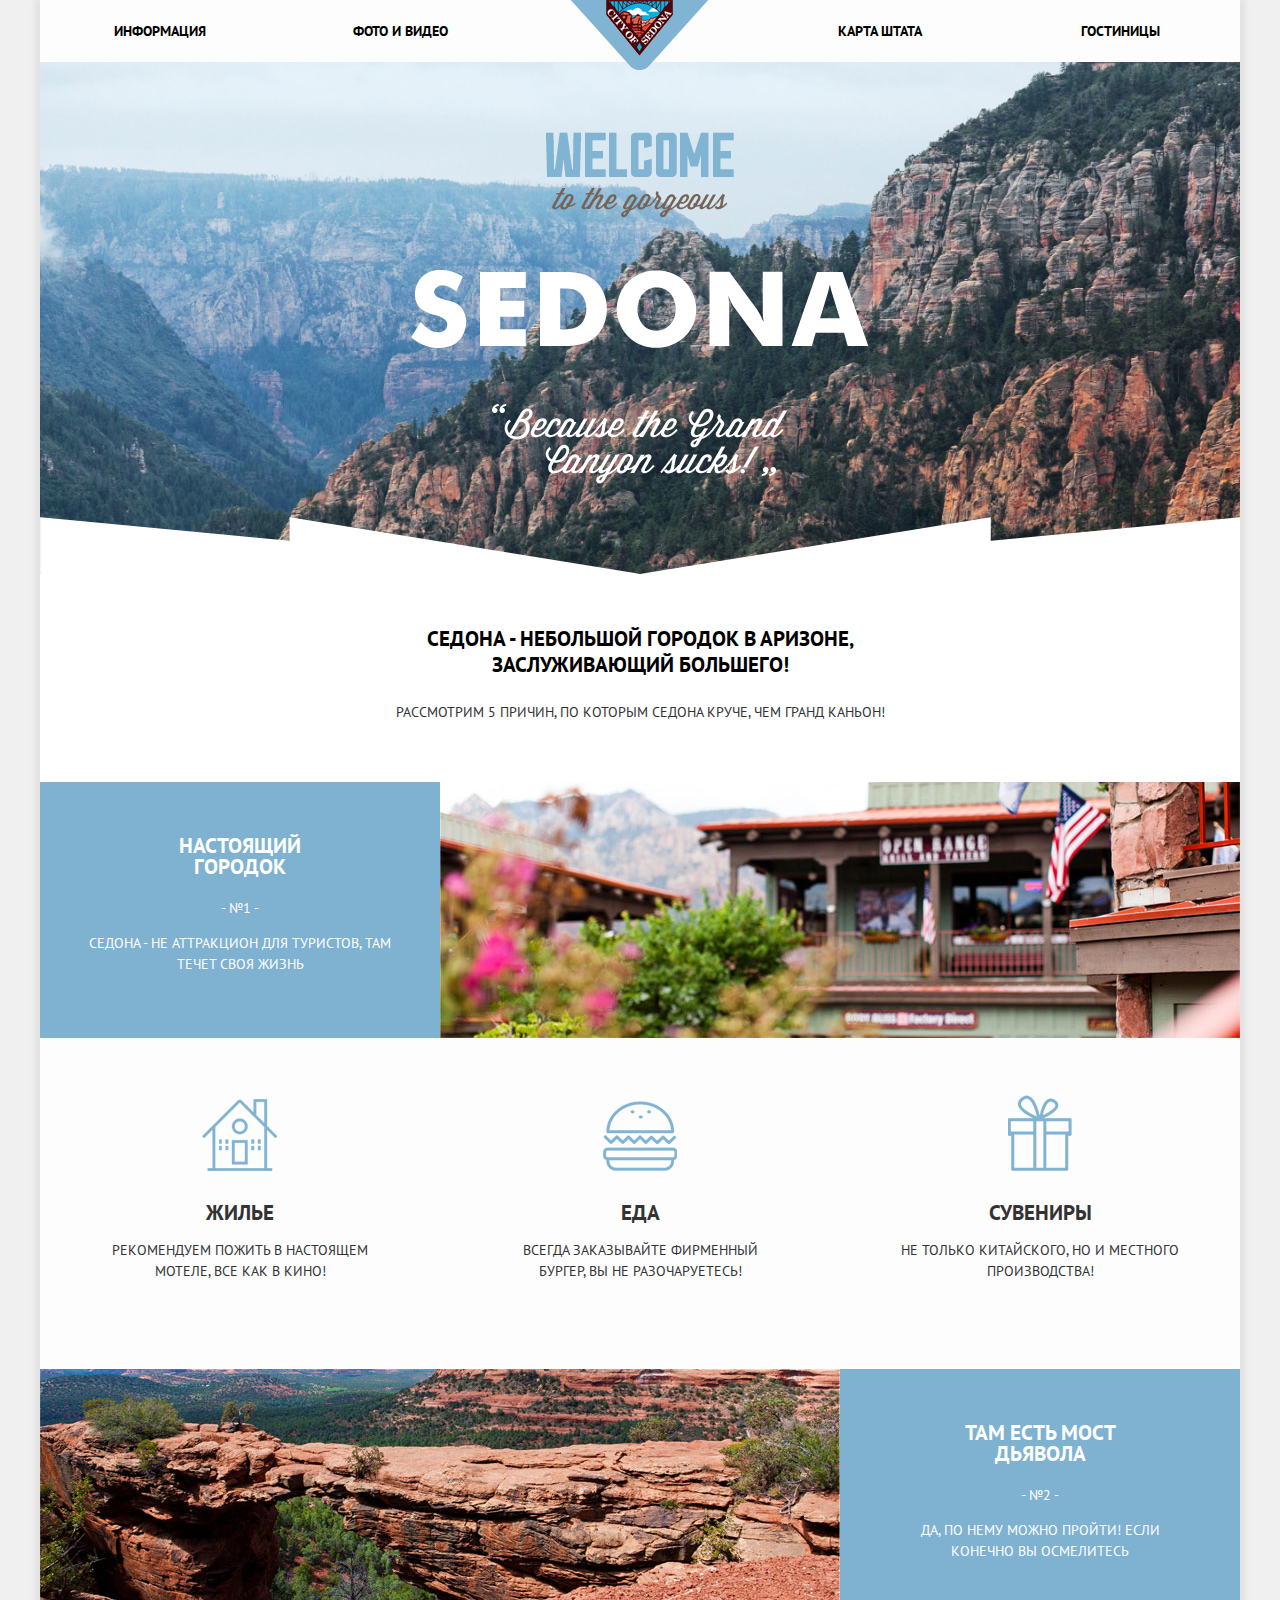
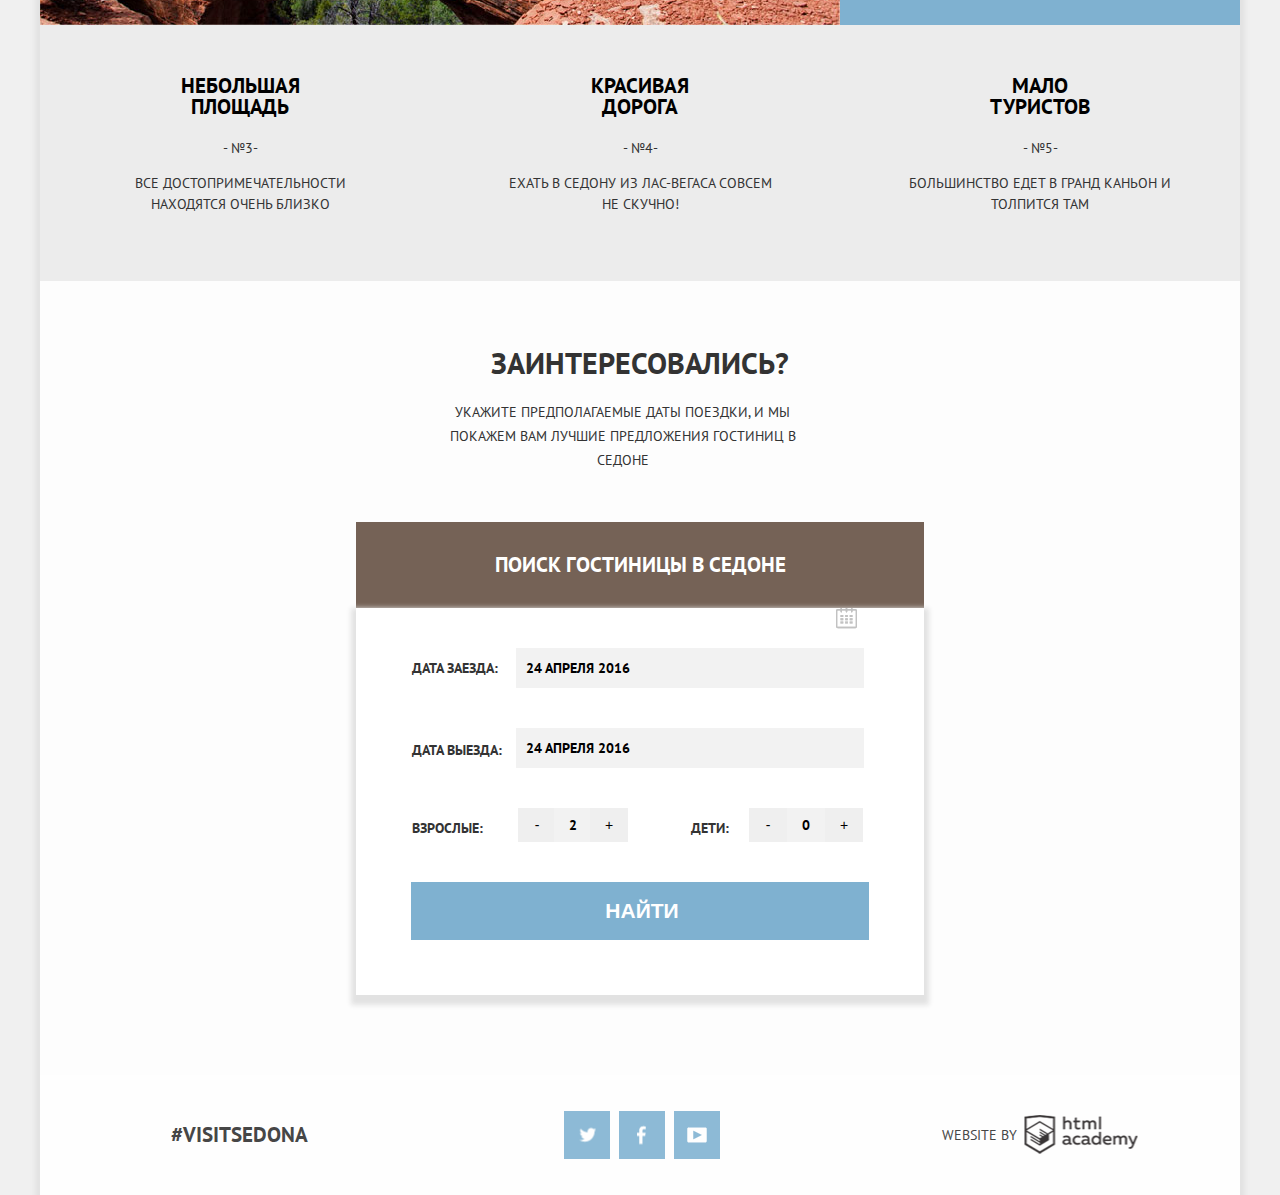
==== index.html @ 197d87be "fix" ====
<!DOCTYPE html>
<html lang="ru">

<head>
    <meta charset="UTF-8">
    <title>Document</title>
    <link rel="stylesheet" href="css/normalize.css">
    <link href="https://fonts.googleapis.com/css?family=PT+Sans:400,700&amp;subset=cyrillic,cyrillic-ext" rel="stylesheet">
    <link rel="stylesheet" href="css/style.css">
</head>

<body>
    <div class="wrapper">
        <!--main-header start-->
        <header class="main-header">
            <nav>
                <ul class="clearfix">
                    <li><a href="#">Информация</a></li>
                    <li><a href="#">Фото и видео</a></li>
                    <li><a href="#">Карта штата</a></li>
                    <li><a href="#">Гостиницы</a></li>
                </ul>
            </nav>
            <div class="logo">
                <img src="img/logo-sedona.png" alt="логотип" height="70" width="138">
            </div>
        </header>
        <!--main-header end-->
        <!--intro start-->
        <div class="intro">
            <img src="img/Welcome.png" alt="приветствие" height="352" width="458">
        </div>
        <!--intro end-->
        <!--mainpage-content start-->
        <div class="main-page-content">
            <div class="about-sedona-wrapper">
                <h3 class="about-sedona">седона - небольшой городок в аризоне, заслуживающий большего!</h3>
                <p class="features-title">рассмотрим 5 причин, по которым седона круче, чем гранд каньон!</p>
            </div>
            <!--cause start-->
            <div class="cause">
                <div class="desription">
                    <div class="arround-picture">
                        <h3>настоящий городок</h3>
                        <div class="number">- №1 -</div>
                        <p>Седона - не аттракцион для туристов, там течет своя жизнь </p>
                    </div>
                </div>
                <div class="img-wrapper"><img src="img/town.jpg" alt="кусочек города" height="256" width="800"></div>
            </div>
            <!--cause end-->
            <!--advantages start-->
            <div class="advantages">
                <div class="advantages-item">
                    <div class="inner-wrapper"><b>жилье</b>
                        <p>Рекомендуем пожить в настоящем мотеле, все как в кино! </p>
                    </div>
                </div>
                <div class="advantages-item">
                    <div class="inner-wrapper"><b>еда</b>
                        <p>Всегда заказывайте фирменный бургер, вы не разочаруетесь!</p>
                    </div>
                </div>
                <div class="advantages-item">
                    <div class="inner-wrapper"><b>сувениры</b>
                        <p>Не только китайского, но и местного производства!</p>
                    </div>
                </div>
            </div>
            <!--advantages end-->
            <!--cause start-->
            <div class="cause">
                <div class="img-wrapper"><img src="img/diablo-most.jpg" alt="мост дьявола" height="256" width="800"></div>
                <div class="desription">
                    <div class="arround-picture">
                        <h3>там есть мост дьявола</h3>
                        <div class="number">- №2 -</div>
                        <p>Да, по нему можно пройти! Если конечно вы осмелитесь</p>
                    </div>
                </div>
            </div>
            <!--cause end-->
            <!--advantages start-->
            <div class="advantages">
                <div class="cause №">
                    <div class="inner-cause-wrapper">
                        <h3>небольшая площадь</h3>
                        <div class="number-3">- №3-</div>
                        <p>Все достопримечательности находятся очень близко </p>
                    </div>
                </div>
                <div class="cause №">
                    <div class="inner-cause-wrapper">
                        <h3>красивая дорога</h3>
                        <div class="number-3">- №4-</div>
                        <p>Ехать в седону из Лас-вегаса совсем не скучно!</p>
                    </div>
                </div>
                <div class="cause №">
                    <div class="inner-cause-wrapper">
                        <h3>мало туристов</h3>
                        <div class="number-3">- №5-</div>
                        <p>Большинство едет в гранд каньон и толпится там</p>
                    </div>
                </div>
            </div>
            <!--advantages end-->
            <div class="pre-form-message">
                <h2>Заинтересовались?</h2>
                <p>Укажите предполагаемые даты поездки, и мы покажем вам лучшие предложения гостиниц в седоне</p>
            </div>
        </div>
        <div class="form-title">
            <h3>Поиск гостиницы в седоне</h3>
        </div>

        <form action="#" method="post" class="clearfix">
            <div class="form-row">
                <label for="arrival">дата заезда:</label>
                <input type="text" name="arrival" id="arrival" placeholder="24 апреля 2016">
            </div>
            <div class="form-row">
                <label for="departure">дата выезда:</label>
                <input type="text" name="departure" id="departure"  placeholder="24 апреля 2016">
            </div>
            <div class="form-row ">
                <div class="form-col">
                    <label for="parents">взрослые:</label>
                    <div class="number-parents">
                        <button type="button" class="number-btn">-</button>
                        <input type="text" id="parents" placeholder="2">
                        <button type="button" class="number-btn">+</button>
                    </div>
                </div>
                <div class="form-col">
                    <label for="parents">дети:</label>
                    <div class="number-child">
                        <button type="button" class="number-btn">-</button>
                        <input type="text" id="parents" placeholder="0">
                        <button type="button" class="number-btn">+</button>
                    </div>
                </div>
            </div>
            <input type="submit" value="найти">
        </form>
        <iframe src="https://www.google.com/maps/embed?pb=!1m14!1m12!1m3!1d418844.0586697925!2d-110.81793189905417!3d34.90094802861713!2m3!1f0!2f0!3f0!3m2!1i1024!2i768!4f13.1!5e0!3m2!1sru!2sru!4v1478541009353" frameborder="0" style="border:0" allowfullscreen></iframe>
        <!--mainpage-content end-->
        <!--footer start-->
        <footer>
            <div class="footer-hashtag">
                <p>#visitsedona</p>
            </div>
            <div class="footer-social">
                <a class="social-btn social-btn-tw" href="#">Твиттер</a>
                <a class="social-btn social-btn-fb" href="#">Фейсбук</a>
                <a class="social-btn social-btn-yb" href="#">Ютюб</a>
            </div>
            <div class="footer-copyright">
                <p>website by</p>
                <a class="btn" href="https://htmlacademy.ru">academy</a>
            </div>
        </footer>
        <!--footer end-->
    </div>
</body>

</html>
---- css/style.css ----
body {
    font-family: "PT Sans", "Arial", sans-serif;
    font-size: 14px;
    line-height: 21px;
    color: #333333;
    font-weight: normal;
    background-color: #F0F0F0;
    text-transform: uppercase;
}

.wrapper {
    max-width: 1200px;
    min-width: 768px;
    margin: auto;
    background-color: #FDFDFD;
    box-shadow: 0px 5px 5px 5px #E2E2E2;
    position: relative
}

h2 {
    font-family: "PT Sans", sans-serif;
    font-size: 30px;
    line-height: 24px;
    font-weight: normal;
}

h3 {
    font-family: "PT Sans", sans-serif;
    font-weight: bold;
    font-size: 21px;
    line-height: 26px;
    color: #000000
}

.clearfix:after {
    display: table;
    content: "";
    clear: both;
}

header {
    position: relative;
}

ul {
    margin: 0;
    padding: 0
}

nav li {
    float: left;
    width: 20%;
    list-style: none;
    text-align: center;
    padding: 18px 0;
}

nav li a {
    text-decoration: none;
    color: black;
    font-weight: bold;
    line-height: 26px;
}

nav li:nth-child(3) {
    margin-left: 20%;
}

.logo {
    width: 138px;
    height: 70px;
    position: absolute;
    top: 0;
    bottom: 0;
    left: 0;
    right: 0;
    margin-left: auto;
    margin-right: auto;
    z-index: 100
}

.intro {
    height: 512px;
    position: relative;
    width: 100%;
    background-image: url(../img/mountains.jpg);
    background-size: cover;
    background-position: 0px -100px;
    background-repeat: no-repeat;
    position: relative;
}

.intro::after {
    content: "";
    position: absolute;
    width: 100%;
    min-width: 768px;
    height: 57px;
    background-image: url(../img/tooth.png);
    background-position: bottom;
    background-color: transparent;
    background-size: contain;
    background-repeat: no-repeat;
    display: block;
    top: 100%;
    margin-top: -57px;
    z-index: 400;
}

nav li a:hover {
    color: #81B3D2;
}

nav li a:active {
    color: #B2B2B2;
}

.intro img {
    position: absolute;
    top: 70px;
    bottom: 0;
    left: 0;
    right: 0;
    margin-left: auto;
    margin-right: auto;
}

.main-page-content .about-sedona {
    text-align: center;
    padding-top: 61px;
    font-size: 21px;
    width: 440px;
    margin-left: auto;
    margin-right: auto;
}

.main-page-content .features-title {
    text-align: center;
    line-height: 26px;
}

.about-sedona-wrapper {
    height: 217px;
    margin-top: -30px;
    background-color: white;
}

.cause {
    font-size: 0px;
    height: 256px;
    background-color: #7FB1D0
}

.desription {
    display: inline-block;
    width: 33.333333%;
    min-height: 256px;
    vertical-align: top;
    font-size: 14px;
    text-align: center;
    background-color: #7FB1D0
}

.arround-picture {
    max-width: 302px;
    color: #ffffff;
    margin: auto
}

.arround-picture h3 {
    color: #ffffff;
    width: 151px;
    line-height: 21px;
    margin-left: auto;
    margin-right: auto;
    margin-top: 53px;
}

.advantages {
    font-size: 0;
    height: 331px;
}

.advantages-item {
    display: inline-block;
    width: 33.333333%;
    font-size: 14px;
    text-align: center;
    vertical-align: top;
    position: relative;
    margin-top: 164px;
}

.advantages-item:first-of-type::before {
    content: "";
    position: absolute;
    background-image: url(../img/house.png);
    width: 75px;
    height: 72px;
    bottom: 125px;
    right: 50%;
    margin-right: -37px;
}

.inner-wrapper {
    max-width: 285px;
    margin-left: auto;
    margin-right: auto;
}

.advantages-item:nth-of-type(2)::before {
    content: "";
    position: absolute;
    background-image: url(../img/hamburger.png);
    width: 74px;
    height: 70px;
    bottom: 125px;
    right: 50%;
    margin-right: -37px;
}

.advantages-item:last-of-type::before {
    content: "";
    position: absolute;
    background-image: url(../img/present.png);
    width: 64px;
    height: 76px;
    bottom: 125px;
    right: 50%;
    margin-right: -32px;
}

.advantages-item b {
    font-family: "PT Sans", sans-serif;
    font-weight: bold;
    font-size: 21px;
}

.img-wrapper {
    display: inline-block;
    width: 66.666666%;
    vertical-align: top;
}

.img-wrapper img {
    max-width: 100%;
    width: auto;
}

.№ {
    font-size: 14px;
    display: inline-block;
    width: 33.333333%;
    height: 256px;
    text-align: center;
    vertical-align: top;
    background-color: #ECECEC;
    margin-top: 0;
}

.inner-cause-wrapper {
    max-width: 265px;
    height: 142px;
    margin-left: auto;
    margin-right: auto;
}

.inner-cause-wrapper h3 {
    display: inline-block;
    vertical-align: top;
    line-height: 21px;
    margin-top: 50px;
    width: 145px;
}

.pre-form-message {
    width: 434px;
    margin-left: auto;
    margin-right: auto;
    margin-top: -30px;
}

.pre-form-message h2 {
    text-align: center;
    font-size: 30px;
    font-weight: bold
}

.pre-form-message p {
    text-align: center;
    width: 399px;
    line-height: 24px;
}

.form-title {
    text-align: center;
    width: 568px;
    height: 86px;
    margin-left: auto;
    margin-right: auto;
    background-color: #756256;
    margin-top: 50px;
}

.form-title h3 {
    color: white;
    padding-top: 30px;
    font-style: 21px;
}

footer {
    font-size: 0px;
    height: 120px;
    opacity: 0.9;
    z-index: 3;
    background-color: #fff;
    position: relative;
    margin-top: 80px;
}

[class^="footer-"] {
    display: inline-block;
    width: 33.3%;
    font-size: 14px;
    text-align: center;
    vertical-align: middle;
    margin-top: 20px
}

.footer-hashtag {
    font-size: 21px;
    font-weight: bold
}

.footer-social .social-btn {
    font-size: 0;
    display: inline-block;
    vertical-align: top;
    width: 46px;
    height: 48px;
    background-color: #81B3D2;
    position: relative;
    margin-left: 5px;
}

.footer-social .social-btn:hover {
    background-color: #669EC0;
}

.footer-social .social-btn:active {
    background-color: #5496BD;
}

.social-btn::before {
    content: "";
    position: absolute;
    background-image: url(../img/spritesheet.png);
    background-repeat: no-repeat;
    transform: translate(-50%, -50%);
    top: 50%;
    left: 50%;
}

.social-btn:active::before {
    opacity: 0.3
}

.social-btn-tw::before {
    width: 17px;
    height: 15px;
    background-position: -250px -83px;
}

.social-btn-fb::before {
    width: 10px;
    height: 19px;
    background-position: -252px -54px;
}

.social-btn-yb::before {
    width: 20px;
    height: 16px;
    background-position: -5px -5px;
}

.footer-copyright p {
    display: inline-block;
    vertical-align: top;
    margin-top: 30px;
}

.footer-copyright a {
    font-size: 0;
    display: inline-block;
    vertical-align: top;
    margin-top: 40px;
    position: relative;
    width: 115px;
    height: 40px;
    background-image: url(../img/spritesheet.png);
    background-repeat: no-repeat;
    background-position: -4px -69px;
    transform: translate(-50%, -50%);
    top: 0%;
    left: 60px;
}

.footer-copyright a:hover {
    background-position: -160px -5px;
}

.footer-copyright a:active {
    background-position: -127px -54px;
}

.main-footer {
    margin-top: 0;
    background-color: transparent;
}

form {
    width: 568px;
    margin-left: auto;
    margin-right: auto;
    box-shadow: 0px 5px 5px 5px #E2E2E2;
    background-color: #fff;
    position: relative;
    z-index: 2
}

iframe {
    width: 100%;
    min-width: 768px;
    max-width: 1200px;
    height: 582px;
    position: absolute;
    z-index: 1;
    top: 2184px;
    right: 0px;
}

form .form-row:first-of-type label {
    margin-top: 50px;
}

form .form-row:first-of-type input,
form .form-row:nth-of-type(2) input {
    position: relative;
}

form .form-row:first-of-type::after,
form .form-row:nth-of-type(2)::after {
    content: "";
    position: absolute;
    background-repeat: no-repeat;
    width: 21px;
    height: 22px;
    background-image: url(../img/spritesheet.png);
    background-position: -35px -6px;
    left: 480px;
    z-index: 2
}

form .form-row:hover::after {
    background-position: -130px -6px;
}

form .form-row:focus::after {
    background-position: -48px -38px;
}

form .form-row:active::after {
    background-position: -48px -38px;
}

form label {
    width: 95px;
    float: left;
    margin-top: 61px;
    margin-left: 56px;
    font-weight: bold
}

form input {
    width: 336px;
    float: right;
    color: black;
    text-transform: uppercase;
    font-weight: bold;
    margin-top: 40px;
    padding-left: 10px;
    height: 38px;
    margin-right: 60px;
    background-color: #F2F2F2;
    border: none;
}

input::-webkit-input-placeholder {
    color: black;
    font-family: "PT Sans", arial, sans-serif
}

input::-moz-placeholder {
    color: black;
    font-family: "PT Sans", arial, sans-serif
}

form input:hover {
    background-color: #EBEBEB;
}

form input:active {
    background-color: white;
}

form input:focus {
    background-color: white;
}

.form-col {
    width: 50%;
    float: left;
}

.form-col:first-child {
    width: 50%;
    float: left;
}

.number-child,
.number-parents {
    font-size: 0px;
    width: 120px;
    float: right;
    margin-right: 55px
}

.number-parents {
    margin-right: 0px
}

.number-child input,
.number-parents input {
    width: 38px;
    height: 34px;
    font-size: 14px;
    text-align: center;
    display: inline-block;
    vertical-align: top;
    float: none;
    padding: 0;
    margin-right: 0;
}

.number-parents input,
.number-parents button {
    margin-left: -2px
}

.number-child button,
.number-parents button {
    border: none;
    width: 38px;
    height: 34px;
    font-size: 14px;
    display: inline-block;
    vertical-align: top;
    margin-top: 40px;
}

.form-col:last-child label {
    margin-left: 51px;
    width: 40px;
}

.form-col label {
    margin-top: 50px;
}

form [type="submit"] {
    width: 458px;
    height: 58px;
    background-color: #7FB1D0;
    color: white;
    font-size: 21px;
    display: inline-block;
    margin-bottom: 55px;
    margin-right: 55px;
    border: none
}

form [type="submit"]:hover {
    background-color: #669EC0;
}

form [type="submit"]:active {
    background-color: #5496BD;
    color: #7EB0CD
}

.main-form {
    margin: 0;
    padding: 0;
    width: auto;
    max-width: 100%;
    height: 217px;
    background-image: url(../img/mountains-in-blur.jpg);
    background-size: cover;
    background-repeat: no-repeat;
    background-position: center;
    box-shadow: none
}

.main-form input[type="checkbox"] {
    display: none;
}

.main-form input[type="checkbox"] + label {
    display: block;
    margin: 10px 0;
    line-height: 20px;
    position: relative;
    cursor: pointer;
    width: 50%;
    padding-left: 45px;
}

.main-form input[type="checkbox"] + label:first-of-type {
    margin-top: 25px;
}

.main-form input[type="checkbox"] + label::before {
    content: "";
    display: block;
    width: 24px;
    height: 22px;
    background-image: url(../img/spritesheet.png);
    background-position: -287px -6px;
    position: absolute;
    top: 0;
    left: 0;
}
.main-form input[type="checkbox"]:checked + label::after {
    content: "";
    display: block;
    width: 24px;
    height: 22px;
    background-image: url(../img/spritesheet.png);
    background-position: -323px -7px;
    position: absolute;
    top: 0;
    left: 0;
}

.main-form input[type="checkbox"]:checked:disabled + label::after {
    opacity: 0.7
}

.main-form input[type="checkbox"]:checked:disabled + label::before {
    opacity: 0.7
}

legend {
    color: white;
    margin-top: 32px;
    margin-left: auto;
    margin-right: auto;
    font-size: 16px;
    font-weight: bold
}

.main-form fieldset:nth-of-type(2) legend {
}

.main-form fieldset:nth-of-type(2) input[type="checkbox"] + label {
    margin-left: 0px
}

.main-form label {
    float: left;
    width: 100x;
    margin: 0px 0px;
    padding: 0;
    clear: left;
    color: white;
    font-weight: normal;
}

.main-form fieldset {
    float: left;
    text-align: left;
    max-width: 25%;
    min-width: 25%;
    height: auto;
    margin: 0;
    margin-top: 30px;
    padding: 0;
    border: none;
}

.main-form fieldset:last-of-type {
    height: 50%;
    min-width: 50%;
    max-width: 50%;
    text-align: center
}

.main-form fieldset:last-of-type legend {
    margin-left: 0px;
    text-align: left;
    margin-top: 0;
}

.filter-range {
    width: 54%;
    margin-left: 32%;
    margin-right: auto;
}

.main-form fieldset:last-of-type input {
    width: 50%;
    margin: 0;
    margin-top: -1px;
    height: 38px;
    color: inherit;
    font: inherit;
    background: none;
    border: none;
    float: none;
}

.price-controls {
    height: 38px;
    position: relative;
    margin-bottom: 20px;
    border: 2px solid #ffffff;
    border-radius: 3px;
    width: 100%;
    margin-right: auto;
    margin-left: 0px;
    margin-top: 10px;
    font-size: 0px;
}

.price-controls::after {
    content: "";
    position: absolute;
    top: 50%;
    left: 50%;
    width: 2px;
    height: 22px;
    background: #ffffff;
    transform: translate(-50%, -50%);
}

.price-controls label {
    display: inline-block;
    font-size: 14px;
    vertical-align: top;
    line-height: 38px;
    margin-top: 0px;
    float: none;
    cursor: pointer;
}

.price-controls .min-price,
.price-controls .max-price {
    width: 40%;
    padding-left: 10%;
}

.price-controls .min-price {
    width: 37%;
    padding-left: 13%;
}

.range-controls {
    position: relative;
    margin-bottom: 32px;
}

.range-controls .scale {
    height: 2px;
    background: rgba(255, 255, 255, 0.3);
}

.range-controls .bar {
    width: 80%;
    height: 2px;
    background: #ffffff;
}

.range-toggle {
    position: absolute;
    top: -9px;
    width: 4px;
    height: 4px;
    background: #ababab;
    border: 8px solid #ffffff;
    border-radius: 50%;
    box-shadow: 0 2px 1px 0 rgba(0, 1, 1, 0.2);
    cursor: pointer;
}

.range-toggle:hover {
    background: #1c4f80;
}

.range-toggle-min {
    left: 0;
}

.range-toggle-max {
    left: 80%;
}

.main-form button {
    width: 137px;
    height: 36px;
    margin-left: auto;
    margin-right: auto;
    display: block;
    background-color: transparent;
    border: 2px solid white;
    border-radius: 3px;
    font-size: 14px;
    font-family: "PT Sans" sans-serif;
    text-transform: uppercase;
}

.sort h2 {
    margin-left: 72px;
    margin-top: 35px;
    font-weight: bold;
    float: left;
    clear: left
}

.main-form button:hover {
    background-color: #ffffff;
    color: black
}

.sort {
    border-bottom: 1px solid #E3E3E3;
    height: 100px
}

.sort li {
    list-style: none;
    float: left;
    height: 20px;
    margin-top: 40px;
    margin-left: 33px;
}

.sort li a {
    margin-top: 0px;
    float: left;
    clear: left;
    text-decoration: none;
    font-size: 12px;
    color: #cacaca;
    border-bottom: 1px dotted #81B3D2
}

.sort li a:hover {
    color: #81B3D2;
}

.sort li a:active {
    color: black;
    border: none
}

.sort li:first-child a {
    margin-left: 40px;
}

.sort span {
    margin-left: 49px;
    float: left;
    margin-top: 40px;
    font-size: 12px;
}

.results-item {
    padding-left: 72px;
    border-bottom: 1px solid #E3E3E3;
    height: 120px;
}

.results-item .image {
    float: left;
    margin-top: 0px;
}

.results-item .raiting {
    float: right;
    background-color: #F0F0F0;
    padding: 5px 10px;
    margin-top: 60px;
    margin-right: 73px;
}

.results-item .inf {
    margin: 0;
    padding: 0;
    margin-left: 160px;
    height: 100px;
    margin-top: 30px;
}

.inf a h2 {
    font-size: 21px;
    font-weight: bold;
    float: left;
    padding: 0;
    margin: 0;
    margin-top: -5px;
    padding: 0;
}

.inf h2:hover {
    color: #7FB1D0
}

.inf h2:active {
    color: #CACACA
}

.inf span {
    display: inline-block;
    margin-top: -68px
}

.inf span {
    float: left;
    clear: left
}

.inf span:last-of-type {
    margin-left: 100px
}

.inf a {
    float: left;
    padding: 0;
    margin: 0;
    margin-top: -34px;
    text-decoration: none;
    background-color: #7FB1D0;
    color: white;
    padding: 4px 15px;
    font-weight: bold
}

.inf a:first-of-type {
    padding: 0;
    color: black;
    background-color: white;
    margin: 0;
}

.inf a:last-of-type {
    margin-left: 100px;
    background-color: #756256;
    margin-left: 113px;
}

.inf a:last-of-type:hover {
    background-color: #604E43;
}

.inf a:last-of-type:active {
    background-color: #503E33;
    color: rgba(133, 120, 113, 0.7);
}

.inf a:nth-of-type(2):hover {
    background-color: #669EC0;
}

.inf a:nth-of-type(2):active {
    background-color: #5496BD;
    color: rgba(136, 182, 209, 0.7)
}
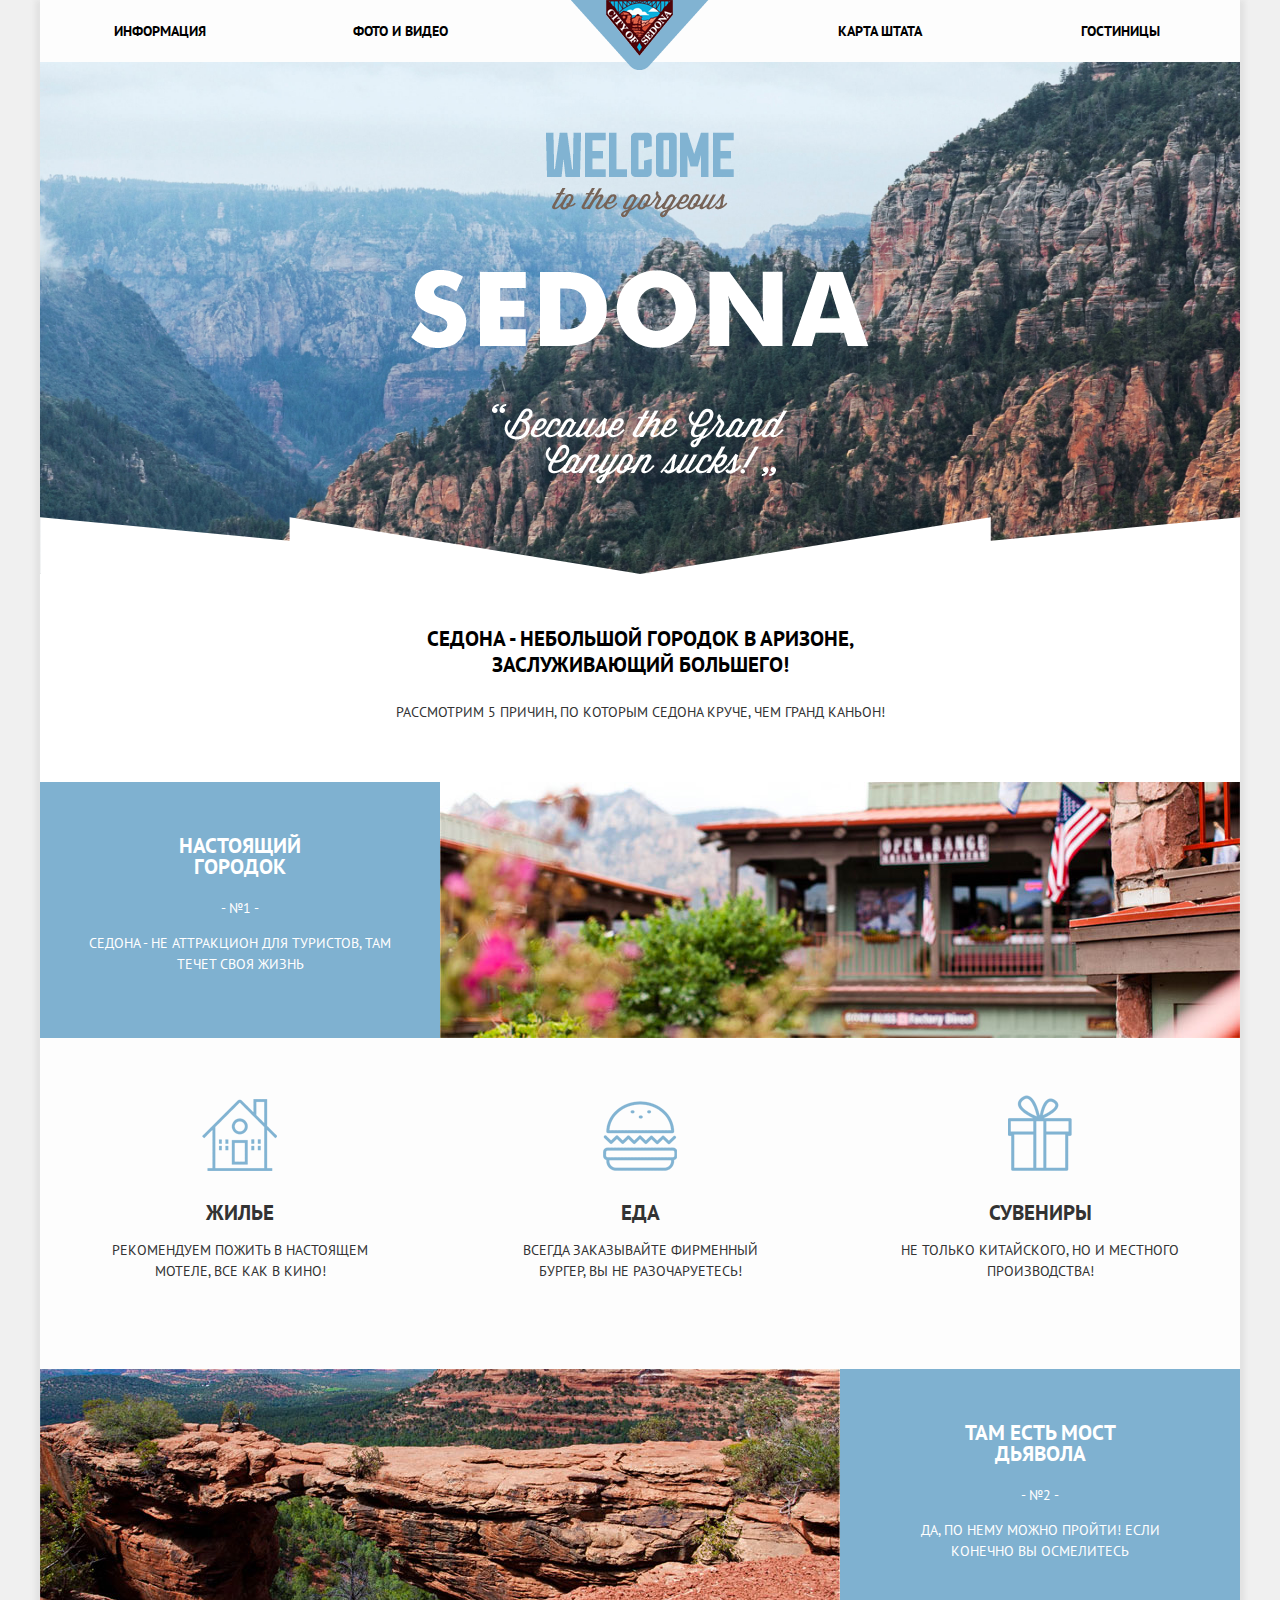
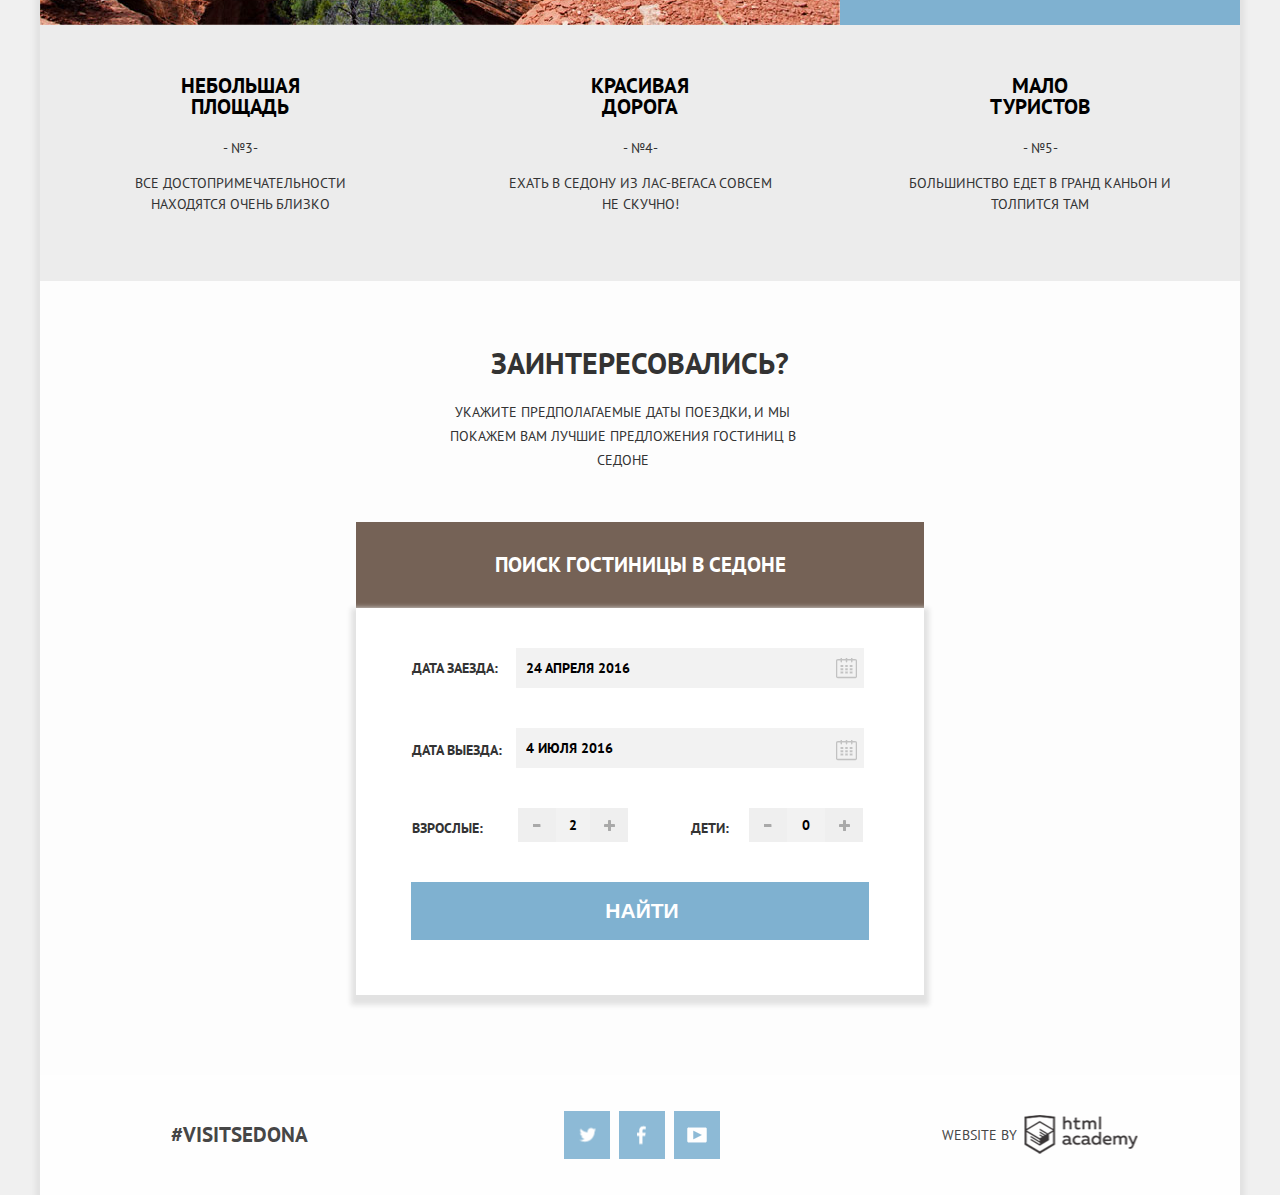
==== commit 83f883d2: "finish main-page" ====
--- a/index.html
+++ b/index.html
@@ -121,7 +121,7 @@
             </div>
             <div class="form-row">
                 <label for="departure">дата выезда:</label>
-                <input type="text" name="departure" id="departure"  placeholder="24 апреля 2016">
+                <input type="text" name="departure" id="departure"  placeholder="4 июля 2016">
             </div>
             <div class="form-row ">
                 <div class="form-col">
--- a/css/style.css
+++ b/css/style.css
@@ -84,8 +84,8 @@
     position: relative;
     width: 100%;
     background-image: url(../img/mountains.jpg);
-    background-size: cover;
-    background-position: 0px -100px;
+    background-size:1200px;
+    background-position: center -90px;
     background-repeat: no-repeat;
     position: relative;
 }
@@ -448,8 +448,8 @@
     position: relative;
 }
 
-form .form-row:first-of-type::after,
-form .form-row:nth-of-type(2)::after {
+form .form-row:first-of-type ::after,
+form .form-row:nth-of-type(2) ::after {
     content: "";
     position: absolute;
     background-repeat: no-repeat;
@@ -563,14 +563,61 @@
     width: 38px;
     height: 34px;
     font-size: 14px;
+    position: relative;
     display: inline-block;
     vertical-align: top;
     margin-top: 40px;
+}
+
+.number-child button:first-of-type::before,
+.number-parents button:first-of-type::before {
+    content: "";
+    position: absolute;
+    background-repeat: no-repeat;
+    width: 11px;
+    height: 11px;
+    background-image: url(../img/spritesheet.png);
+    background-position: -70px 0px;
+    left: 15px;
+    top: 11px;
+}
+
+.number-child button:nth-of-type(2)::before,
+.number-parents button:nth-of-type(2)::before {
+    content: "";
+    position: absolute;
+    background-repeat: no-repeat;
+    width: 11px;
+    height: 11px;
+    background-image: url(../img/spritesheet.png);
+    background-position: -88px -5px;
+    left: 14px;
+    top: 12px;
+}
+
+.number-child button:nth-of-type(2):hover::before,
+.number-parents button:nth-of-type(2):hover::before {
+    background-position: -109px -5px;
+}
+
+.number-child button:first-of-type:hover::before,
+.number-parents button:first-of-type:hover::before {
+    background-position: -9px -32px;
+}
+
+.number-child button:nth-of-type(2):active::before,
+.number-parents button:nth-of-type(2):active::before {
+    background-position: -27px -37px;
 }
 
 .form-col:last-child label {
     margin-left: 51px;
     width: 40px;
+}
+
+.number-child button:first-of-type:active::before,
+.number-parents button:first-of-type:active::before {
+    background-position: -83px -32px;
 }
 
 .form-col label {
@@ -640,6 +687,7 @@
     top: 0;
     left: 0;
 }
+
 .main-form input[type="checkbox"]:checked + label::after {
     content: "";
     display: block;
@@ -669,8 +717,7 @@
     font-weight: bold
 }
 
-.main-form fieldset:nth-of-type(2) legend {
-}
+.main-form fieldset:nth-of-type(2) legend {}
 
 .main-form fieldset:nth-of-type(2) input[type="checkbox"] + label {
     margin-left: 0px
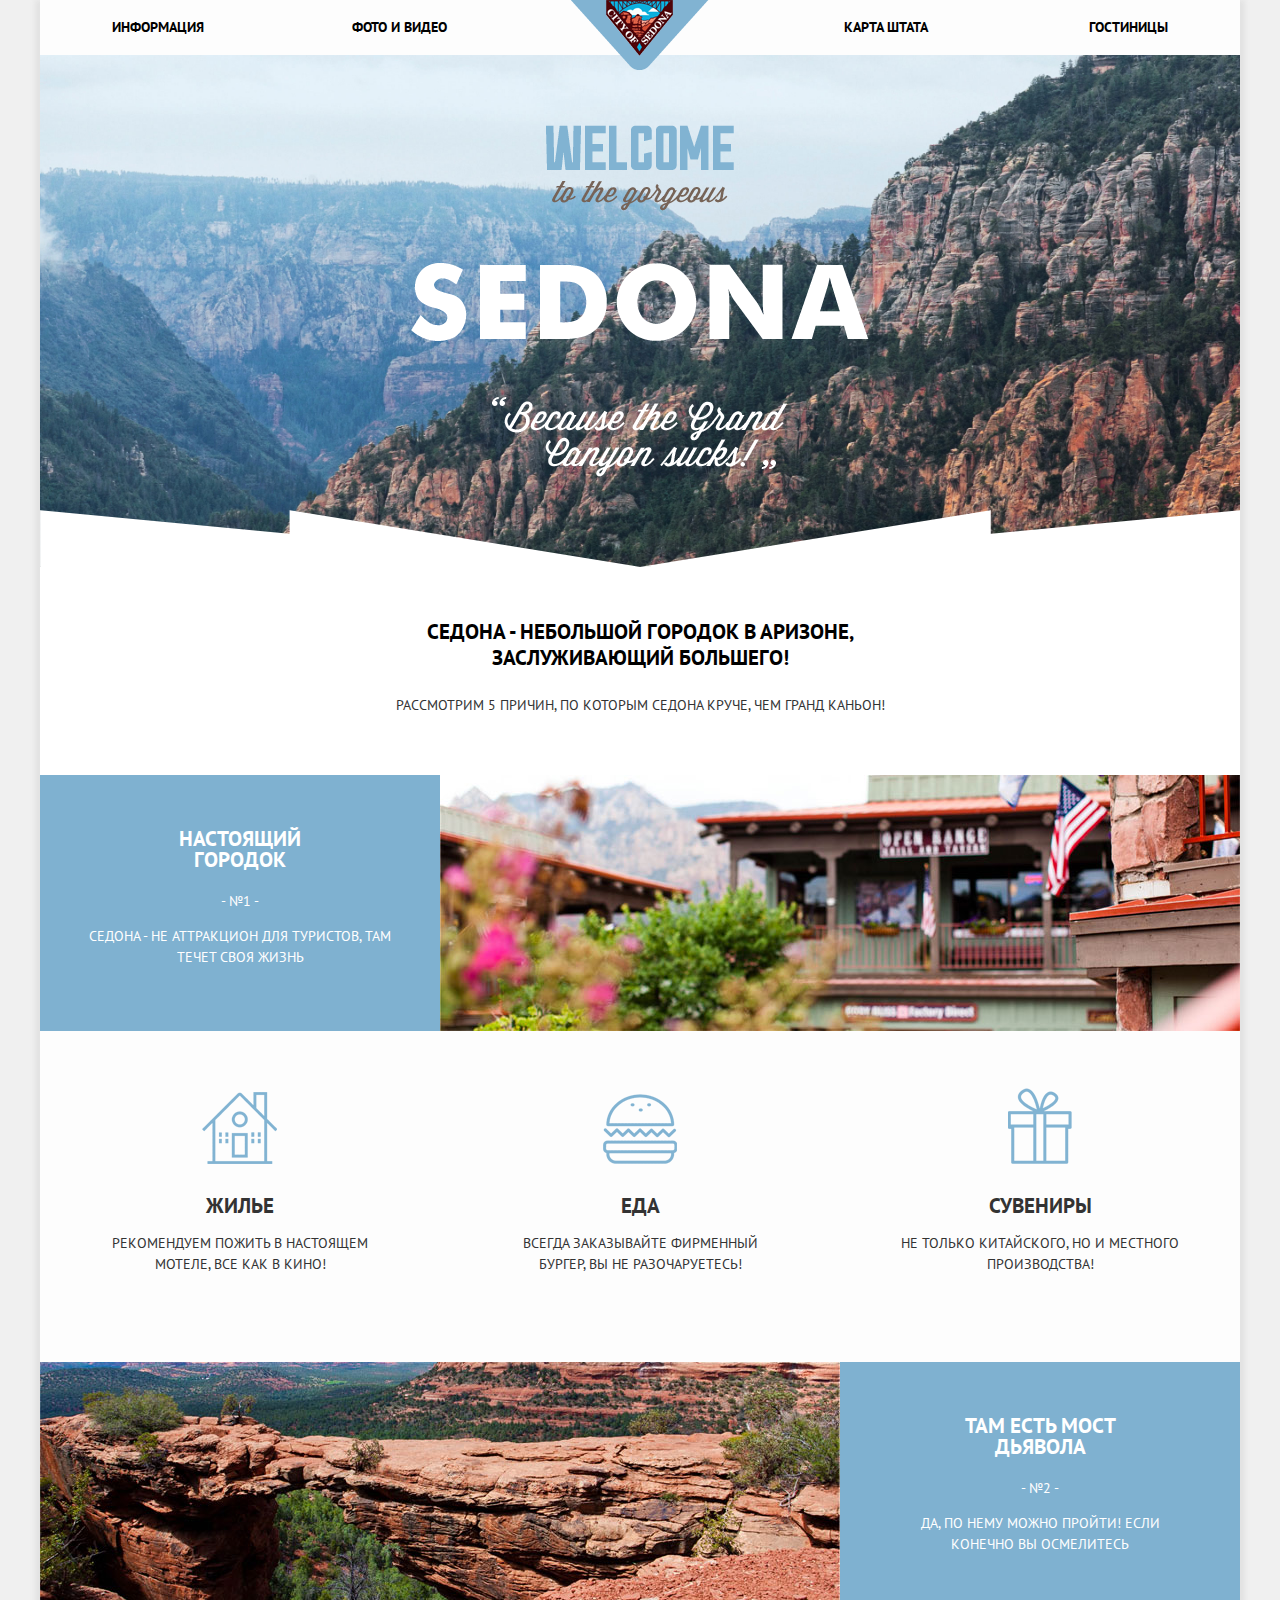
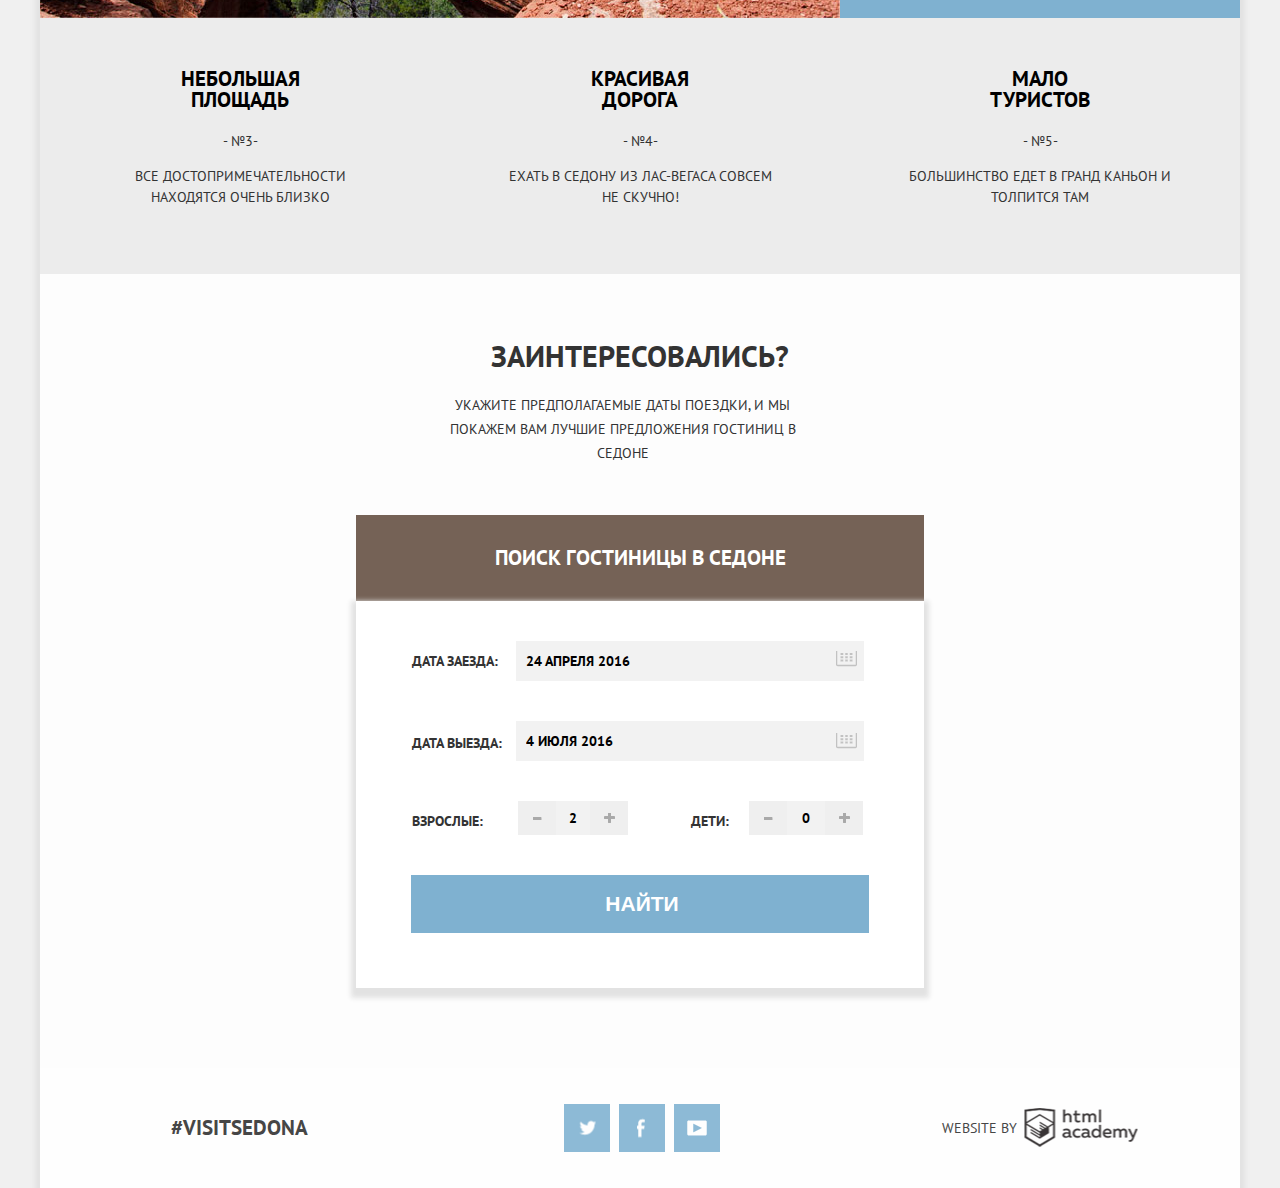
==== commit d066bca6: "fix" ====
--- a/index.html
+++ b/index.html
@@ -136,7 +136,7 @@
                     <label for="parents">дети:</label>
                     <div class="number-child">
                         <button type="button" class="number-btn">-</button>
-                        <input type="text" id="parents" placeholder="0">
+                        <input type="text" id="child" placeholder="0">
                         <button type="button" class="number-btn">+</button>
                     </div>
                 </div>
--- a/css/style.css
+++ b/css/style.css
@@ -42,21 +42,31 @@
     position: relative;
 }
 
-ul {
+header ul {
     margin: 0;
-    padding: 0
+    padding: 0;
+    font-size: 0;
 }
 
 nav li {
-    float: left;
+    display: inline-block;
     width: 20%;
     list-style: none;
-    text-align: center;
-    padding: 18px 0;
-}
-
+    padding: 14px 0 12px 0;
+    box-sizing: border-box;
+    vertical-align: top
+}
+nav li:nth-child(1), nav li:nth-child(2){
+        padding-left: 6%;
+    text-align: left;
+}
+nav li:nth-child(3), nav li:nth-child(4){
+    padding-right: 6%;
+    text-align: right;
+}
 nav li a {
     text-decoration: none;
+    font: bold 14px "PT Sans", "Arial", sans-serif;
     color: black;
     font-weight: bold;
     line-height: 26px;
@@ -84,7 +94,7 @@
     position: relative;
     width: 100%;
     background-image: url(../img/mountains.jpg);
-    background-size:1200px;
+    background-size: 1200px;
     background-position: center -90px;
     background-repeat: no-repeat;
     position: relative;
@@ -368,19 +378,19 @@
 .social-btn-tw::before {
     width: 17px;
     height: 15px;
-    background-position: -250px -83px;
+    background-position: -245px -78px;
 }
 
 .social-btn-fb::before {
     width: 10px;
     height: 19px;
-    background-position: -252px -54px;
+    background-position: -248px -49px;
 }
 
 .social-btn-yb::before {
     width: 20px;
     height: 16px;
-    background-position: -5px -5px;
+    background-position: 0px 0px;
 }
 
 .footer-copyright p {
@@ -399,18 +409,18 @@
     height: 40px;
     background-image: url(../img/spritesheet.png);
     background-repeat: no-repeat;
-    background-position: -4px -69px;
+    background-position: 1px -64px;
     transform: translate(-50%, -50%);
     top: 0%;
     left: 60px;
 }
 
 .footer-copyright a:hover {
-    background-position: -160px -5px;
+    background-position: -155px 0px;
 }
 
 .footer-copyright a:active {
-    background-position: -127px -54px;
+    background-position: -122px -49px;
 }
 
 .main-footer {
@@ -448,28 +458,28 @@
     position: relative;
 }
 
-form .form-row:first-of-type ::after,
-form .form-row:nth-of-type(2) ::after {
+.form-row:first-of-type ::after,
+.form-row:nth-of-type(2) ::after {
     content: "";
     position: absolute;
     background-repeat: no-repeat;
     width: 21px;
     height: 22px;
     background-image: url(../img/spritesheet.png);
-    background-position: -35px -6px;
+    background-position: -30px -6px;
     left: 480px;
     z-index: 2
 }
 
-form .form-row:hover::after {
-    background-position: -130px -6px;
-}
-
-form .form-row:focus::after {
+form .form-row:hover ::after {
+    background-position: -125px -6px;
+}
+
+form .form-row:focus ::after {
     background-position: -48px -38px;
 }
 
-form .form-row:active::after {
+form .form-row:active ::after {
     background-position: -48px -38px;
 }
 
@@ -567,6 +577,7 @@
     display: inline-block;
     vertical-align: top;
     margin-top: 40px;
+    font-size: 0px;
 }
 
 .number-child button:first-of-type::before,
@@ -577,7 +588,7 @@
     width: 11px;
     height: 11px;
     background-image: url(../img/spritesheet.png);
-    background-position: -70px 0px;
+    background-position: -64px 5px;
     left: 15px;
     top: 11px;
 }
@@ -590,24 +601,24 @@
     width: 11px;
     height: 11px;
     background-image: url(../img/spritesheet.png);
-    background-position: -88px -5px;
+    background-position: -83px -1px;
     left: 14px;
     top: 12px;
 }
 
 .number-child button:nth-of-type(2):hover::before,
 .number-parents button:nth-of-type(2):hover::before {
-    background-position: -109px -5px;
+    background-position: -104px -1px;
 }
 
 .number-child button:first-of-type:hover::before,
 .number-parents button:first-of-type:hover::before {
-    background-position: -9px -32px;
+    background-position: -3px -27px;
 }
 
 .number-child button:nth-of-type(2):active::before,
 .number-parents button:nth-of-type(2):active::before {
-    background-position: -27px -37px;
+    background-position: -22px -33px;
 }
 
 .form-col:last-child label {
@@ -617,7 +628,7 @@
 
 .number-child button:first-of-type:active::before,
 .number-parents button:first-of-type:active::before {
-    background-position: -83px -32px;
+    background-position: -77px -27px;
 }
 
 .form-col label {
@@ -661,19 +672,30 @@
 .main-form input[type="checkbox"] {
     display: none;
 }
-
+.main-form label{
+    width: auto;
+    margin: 0;
+    float: none;
+}
+.main-form input{
+    padding: 0;
+    margin: 0;
+    float: none;
+}
 .main-form input[type="checkbox"] + label {
     display: block;
-    margin: 10px 0;
+    float: none;
     line-height: 20px;
     position: relative;
+    width: auto;
+    margin: 0;
+    margin-top: 26px;
     cursor: pointer;
-    width: 50%;
-    padding-left: 45px;
+    padding-left: 40px;
 }
 
 .main-form input[type="checkbox"] + label:first-of-type {
-    margin-top: 25px;
+    margin-top: 0px;
 }
 
 .main-form input[type="checkbox"] + label::before {
@@ -682,7 +704,7 @@
     width: 24px;
     height: 22px;
     background-image: url(../img/spritesheet.png);
-    background-position: -287px -6px;
+    background-position: -282px -2px;
     position: absolute;
     top: 0;
     left: 0;
@@ -694,7 +716,7 @@
     width: 24px;
     height: 22px;
     background-image: url(../img/spritesheet.png);
-    background-position: -323px -7px;
+    background-position: -318px -3px;
     position: absolute;
     top: 0;
     left: 0;
@@ -710,58 +732,58 @@
 
 legend {
     color: white;
-    margin-top: 32px;
-    margin-left: auto;
-    margin-right: auto;
+    margin-bottom: 5px;
     font-size: 16px;
     font-weight: bold
 }
+.filter-range p{
+    color: white;
+    font-size: 16px;
+    font-weight: bold;
+     margin-left: 0px;
+    text-align: left;
+    margin-top: 0;
+}
 
 .main-form fieldset:nth-of-type(2) legend {}
 
 .main-form fieldset:nth-of-type(2) input[type="checkbox"] + label {
-    margin-left: 0px
 }
 
 .main-form label {
-    float: left;
-    width: 100x;
+    float: none;
     margin: 0px 0px;
     padding: 0;
-    clear: left;
     color: white;
     font-weight: normal;
 }
 
 .main-form fieldset {
     float: left;
-    text-align: left;
-    max-width: 25%;
-    min-width: 25%;
-    height: auto;
-    margin: 0;
-    margin-top: 30px;
-    padding: 0;
+    padding: 27px 0 30px 6%;
+    margin-top: 25px;
     border: none;
 }
 
 .main-form fieldset:last-of-type {
-    height: 50%;
-    min-width: 50%;
-    max-width: 50%;
-    text-align: center
-}
-
-.main-form fieldset:last-of-type legend {
-    margin-left: 0px;
-    text-align: left;
+    float: right;
+    height: 170px;
+    width: 30%;
+    min-width: 225px; 
+	max-width: 320px;
+    text-align: center;
+    margin-right: 0%;
     margin-top: 0;
-}
-
+    padding-right: 6%;
+}
+.main-form fieldset:nth-of-type(2){
+ margin-left: 3.5%;   
+}
+.inner-form{
+
+}
 .filter-range {
-    width: 54%;
-    margin-left: 32%;
-    margin-right: auto;
+    
 }
 
 .main-form fieldset:last-of-type input {
@@ -783,8 +805,8 @@
     border: 2px solid #ffffff;
     border-radius: 3px;
     width: 100%;
-    margin-right: auto;
-    margin-left: 0px;
+   
+    
     margin-top: 10px;
     font-size: 0px;
 }
@@ -876,8 +898,9 @@
 }
 
 .sort h2 {
-    margin-left: 72px;
-    margin-top: 35px;
+  
+    margin-top: 18px;
+    font-size: 21px;
     font-weight: bold;
     float: left;
     clear: left
@@ -890,27 +913,58 @@
 
 .sort {
     border-bottom: 1px solid #E3E3E3;
-    height: 100px
+    height: 67px;
+    padding-left: 6%
 }
 
 .sort li {
     list-style: none;
     float: left;
-    height: 20px;
-    margin-top: 40px;
+    padding: 0;
+    height: 17px;
+    margin-top: 20px;
     margin-left: 33px;
 }
-
+.sort li:first-child a{
+    border: none;
+    color:#7FB1D0;
+}
 .sort li a {
+    padding: 0;
     margin-top: 0px;
     float: left;
     clear: left;
+    line-height: 21px;
     text-decoration: none;
     font-size: 12px;
     color: #cacaca;
-    border-bottom: 1px dotted #81B3D2
-}
-
+    border-bottom: 1px dotted #81B3D2;
+    height: 18px;
+}
+.arrows{
+   width: 30px;
+    position: relative;
+    margin: 0;
+    height: 10px;
+    float: right;
+    margin-right: 73px;
+    margin-top: -50px;
+    background-color: transparent;
+}
+.arrows span{
+    position: absolute;
+    top: -22px;
+    left: -50px;
+    width: 11px;
+    height: 10px;
+    background-image: url(../img/spritesheet.png);
+    background-position: -369px -1px
+}
+.arrows span:last-of-type{
+    left: -30px;
+    transform: rotate(180deg);
+    background-position: -385px -1px
+}
 .sort li a:hover {
     color: #81B3D2;
 }
@@ -921,18 +975,20 @@
 }
 
 .sort li:first-child a {
-    margin-left: 40px;
+    margin-left: 0px;
 }
 
 .sort span {
     margin-left: 49px;
     float: left;
-    margin-top: 40px;
+    margin-top: 22px;
     font-size: 12px;
+    line-height: 21px;
 }
 
 .results-item {
-    padding-left: 72px;
+        padding-left: 6%;
+
     border-bottom: 1px solid #E3E3E3;
     height: 120px;
 }
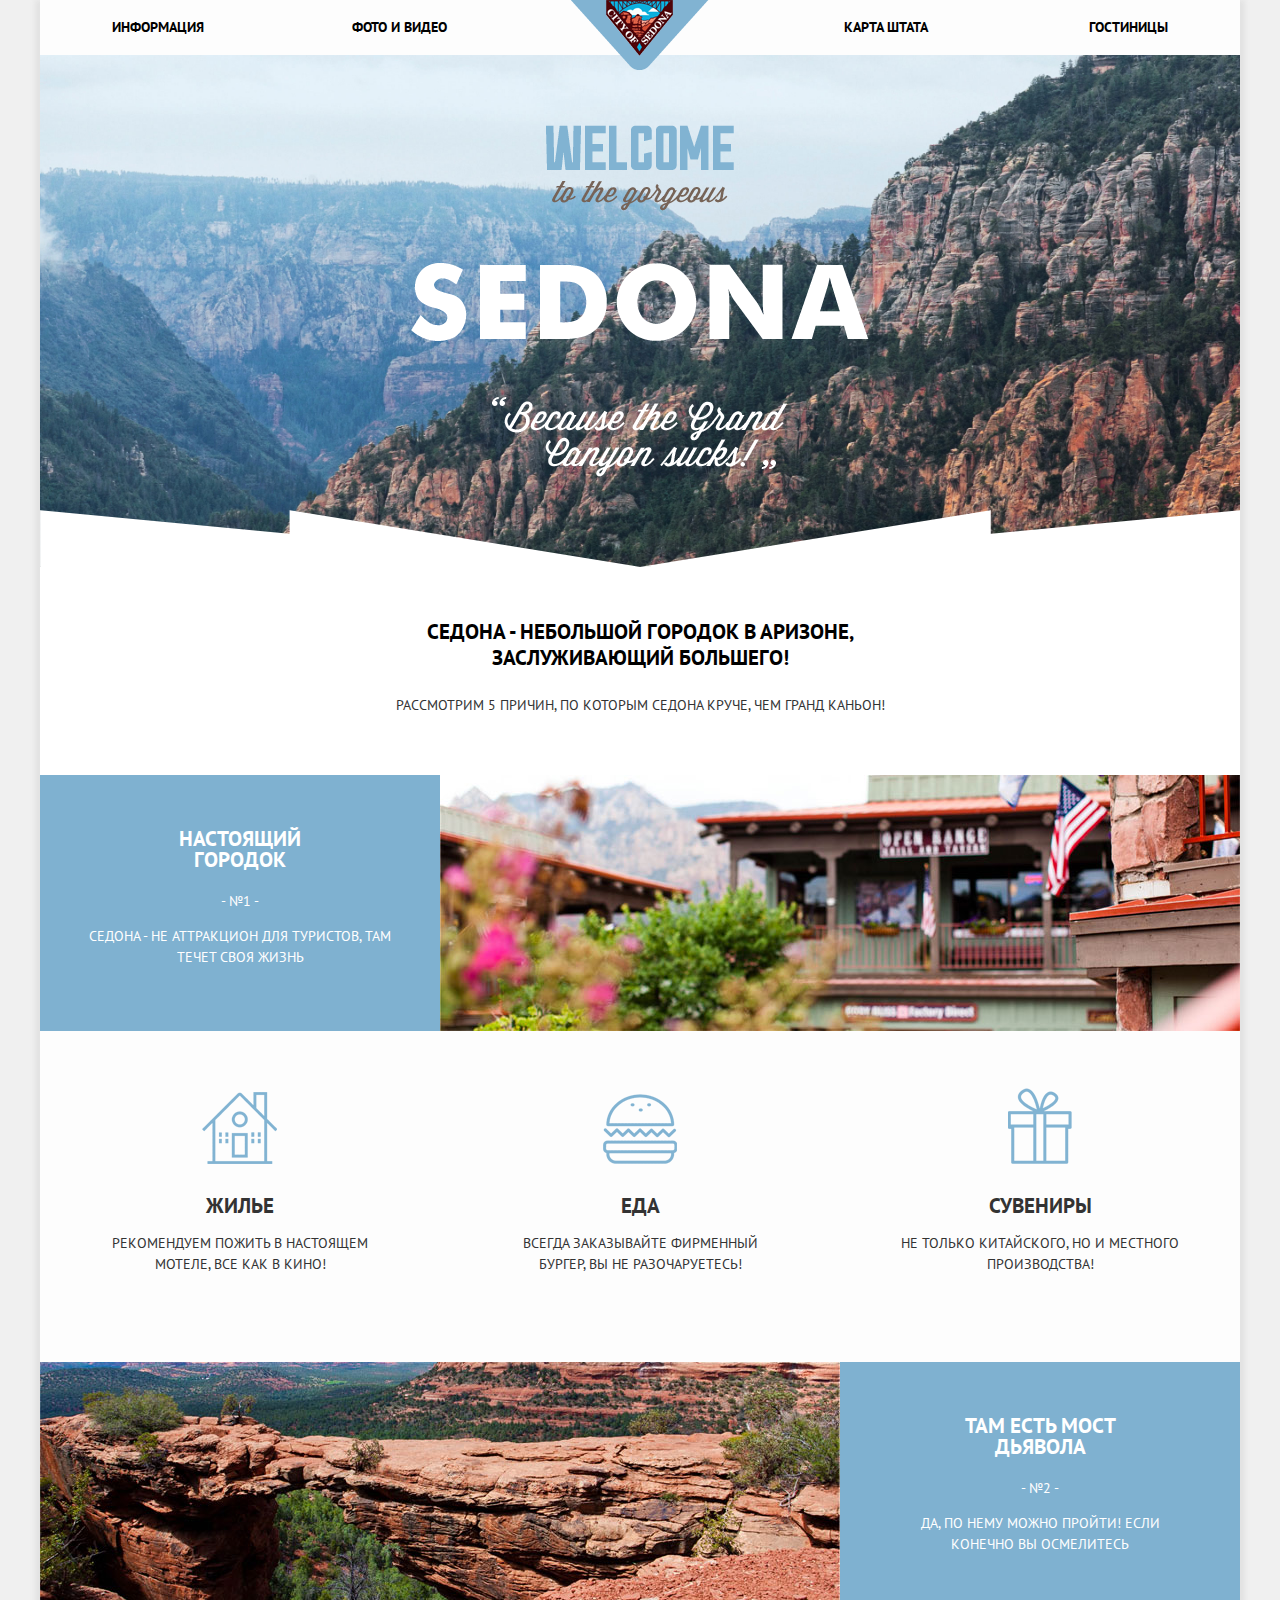
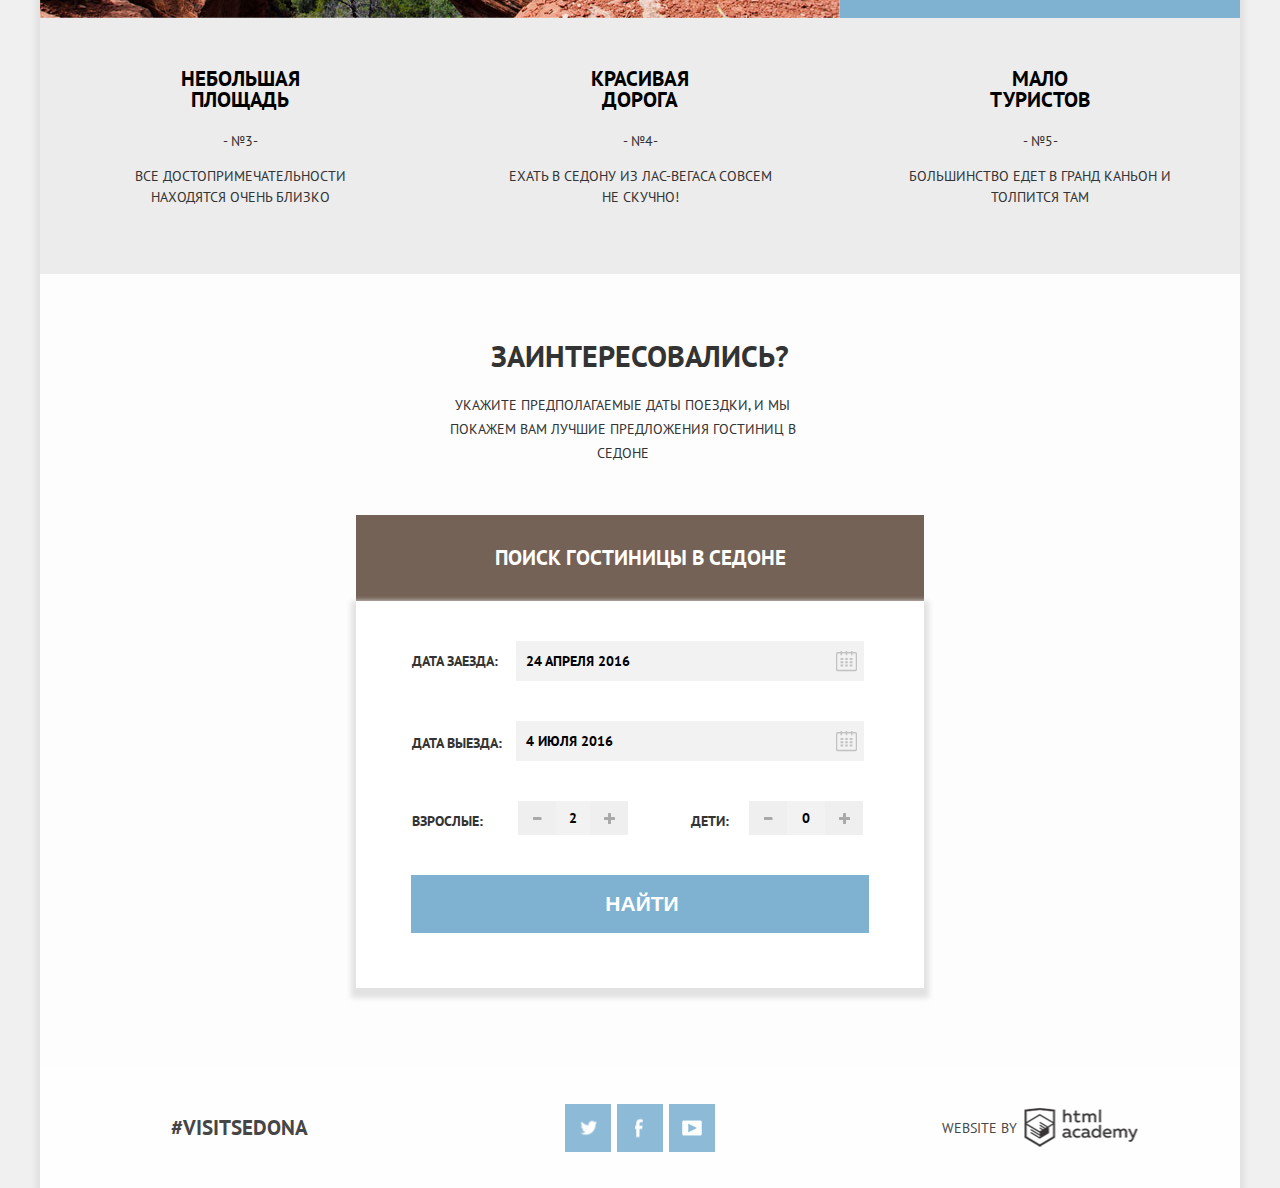
==== commit 883b35cd: "finish (i hope)" ====
--- a/index.html
+++ b/index.html
@@ -18,7 +18,7 @@
                     <li><a href="#">Информация</a></li>
                     <li><a href="#">Фото и видео</a></li>
                     <li><a href="#">Карта штата</a></li>
-                    <li><a href="#">Гостиницы</a></li>
+                    <li><a href="inner.html">Гостиницы</a></li>
                 </ul>
             </nav>
             <div class="logo">
@@ -118,10 +118,12 @@
             <div class="form-row">
                 <label for="arrival">дата заезда:</label>
                 <input type="text" name="arrival" id="arrival" placeholder="24 апреля 2016">
+                <div class="calendar"></div>
             </div>
             <div class="form-row">
                 <label for="departure">дата выезда:</label>
                 <input type="text" name="departure" id="departure"  placeholder="4 июля 2016">
+                <div class="calendar"></div>
             </div>
             <div class="form-row ">
                 <div class="form-col">
@@ -143,7 +145,9 @@
             </div>
             <input type="submit" value="найти">
         </form>
+        <div class="for-map">
         <iframe src="https://www.google.com/maps/embed?pb=!1m14!1m12!1m3!1d418844.0586697925!2d-110.81793189905417!3d34.90094802861713!2m3!1f0!2f0!3f0!3m2!1i1024!2i768!4f13.1!5e0!3m2!1sru!2sru!4v1478541009353" frameborder="0" style="border:0" allowfullscreen></iframe>
+        </div>
         <!--mainpage-content end-->
         <!--footer start-->
         <footer>
--- a/css/style.css
+++ b/css/style.css
@@ -56,14 +56,19 @@
     box-sizing: border-box;
     vertical-align: top
 }
-nav li:nth-child(1), nav li:nth-child(2){
-        padding-left: 6%;
+
+nav li:nth-child(1),
+nav li:nth-child(2) {
+    padding-left: 6%;
     text-align: left;
 }
-nav li:nth-child(3), nav li:nth-child(4){
+
+nav li:nth-child(3),
+nav li:nth-child(4) {
     padding-right: 6%;
     text-align: right;
 }
+
 nav li a {
     text-decoration: none;
     font: bold 14px "PT Sans", "Arial", sans-serif;
@@ -350,7 +355,7 @@
     height: 48px;
     background-color: #81B3D2;
     position: relative;
-    margin-left: 5px;
+    margin-left: 2px;
 }
 
 .footer-social .social-btn:hover {
@@ -438,6 +443,10 @@
     z-index: 2
 }
 
+.for-map {
+    position: relative
+}
+
 iframe {
     width: 100%;
     min-width: 768px;
@@ -445,7 +454,7 @@
     height: 582px;
     position: absolute;
     z-index: 1;
-    top: 2184px;
+    top: -387px;
     right: 0px;
 }
 
@@ -458,29 +467,38 @@
     position: relative;
 }
 
-.form-row:first-of-type ::after,
-.form-row:nth-of-type(2) ::after {
+.form-row:first-of-type .calendar,
+.form-row:nth-of-type(2) .calendar {
     content: "";
     position: absolute;
     background-repeat: no-repeat;
     width: 21px;
     height: 22px;
     background-image: url(../img/spritesheet.png);
-    background-position: -30px -6px;
+    background-position: -30px -1px;
     left: 480px;
+    top: 50px;
     z-index: 2
 }
 
-form .form-row:hover ::after {
-    background-position: -125px -6px;
-}
-
-form .form-row:focus ::after {
-    background-position: -48px -38px;
-}
-
-form .form-row:active ::after {
-    background-position: -48px -38px;
+.form-row:nth-of-type(2) .calendar {
+    top: 130px;
+}
+
+.form-row:nth-of-type(2) .calendar:hover {
+    background-position: -125px -1px;
+}
+
+.form-row:nth-of-type(1) .calendar:hover {
+    background-position: -125px -1px;
+}
+
+.form-row:nth-of-type(1) .calendar:active {
+    background-position: -43px -33px;
+}
+
+.form-row:nth-of-type(2) .calendar:active {
+    background-position: -43px -33px;
 }
 
 form label {
@@ -601,14 +619,14 @@
     width: 11px;
     height: 11px;
     background-image: url(../img/spritesheet.png);
-    background-position: -83px -1px;
+    background-position: -83px 0px;
     left: 14px;
     top: 12px;
 }
 
 .number-child button:nth-of-type(2):hover::before,
 .number-parents button:nth-of-type(2):hover::before {
-    background-position: -104px -1px;
+    background-position: -104px 0px;
 }
 
 .number-child button:first-of-type:hover::before,
@@ -618,7 +636,7 @@
 
 .number-child button:nth-of-type(2):active::before,
 .number-parents button:nth-of-type(2):active::before {
-    background-position: -22px -33px;
+    background-position: -22px -32px;
 }
 
 .form-col:last-child label {
@@ -672,16 +690,19 @@
 .main-form input[type="checkbox"] {
     display: none;
 }
-.main-form label{
+
+.main-form label {
     width: auto;
     margin: 0;
     float: none;
 }
-.main-form input{
+
+.main-form input {
     padding: 0;
     margin: 0;
     float: none;
 }
+
 .main-form input[type="checkbox"] + label {
     display: block;
     float: none;
@@ -736,19 +757,19 @@
     font-size: 16px;
     font-weight: bold
 }
-.filter-range p{
+
+.filter-range p {
     color: white;
     font-size: 16px;
     font-weight: bold;
-     margin-left: 0px;
+    margin-left: 0px;
     text-align: left;
     margin-top: 0;
 }
 
 .main-form fieldset:nth-of-type(2) legend {}
 
-.main-form fieldset:nth-of-type(2) input[type="checkbox"] + label {
-}
+.main-form fieldset:nth-of-type(2) input[type="checkbox"] + label {}
 
 .main-form label {
     float: none;
@@ -769,22 +790,21 @@
     float: right;
     height: 170px;
     width: 30%;
-    min-width: 225px; 
-	max-width: 320px;
+    min-width: 225px;
+    max-width: 320px;
     text-align: center;
     margin-right: 0%;
     margin-top: 0;
     padding-right: 6%;
 }
-.main-form fieldset:nth-of-type(2){
- margin-left: 3.5%;   
-}
-.inner-form{
-
-}
-.filter-range {
-    
-}
+
+.main-form fieldset:nth-of-type(2) {
+    margin-left: 3.5%;
+}
+
+.inner-form {}
+
+.filter-range {}
 
 .main-form fieldset:last-of-type input {
     width: 50%;
@@ -805,8 +825,6 @@
     border: 2px solid #ffffff;
     border-radius: 3px;
     width: 100%;
-   
-    
     margin-top: 10px;
     font-size: 0px;
 }
@@ -898,7 +916,6 @@
 }
 
 .sort h2 {
-  
     margin-top: 18px;
     font-size: 21px;
     font-weight: bold;
@@ -925,10 +942,12 @@
     margin-top: 20px;
     margin-left: 33px;
 }
-.sort li:first-child a{
+
+.sort li:first-child a {
     border: none;
-    color:#7FB1D0;
-}
+    color: #7FB1D0;
+}
+
 .sort li a {
     padding: 0;
     margin-top: 0px;
@@ -941,8 +960,9 @@
     border-bottom: 1px dotted #81B3D2;
     height: 18px;
 }
-.arrows{
-   width: 30px;
+
+.arrows {
+    width: 30px;
     position: relative;
     margin: 0;
     height: 10px;
@@ -951,7 +971,9 @@
     margin-top: -50px;
     background-color: transparent;
 }
-.arrows span{
+
+.arrows span {
+    cursor: pointer;
     position: absolute;
     top: -22px;
     left: -50px;
@@ -960,11 +982,29 @@
     background-image: url(../img/spritesheet.png);
     background-position: -369px -1px
 }
-.arrows span:last-of-type{
+
+.arrows span:hover {
+    background-position: -353px -1px
+}
+
+.arrows span:last-of-type:hover {
+    background-position: -353px -1px
+}
+
+.arrows span:active {
+    background-position: -385px -1px
+}
+
+.arrows span:last-of-type {
     left: -30px;
     transform: rotate(180deg);
     background-position: -385px -1px
 }
+
+.arrows span:last-of-type:active {
+    background-position: -385px -1px
+}
+
 .sort li a:hover {
     color: #81B3D2;
 }
@@ -987,10 +1027,9 @@
 }
 
 .results-item {
-        padding-left: 6%;
-
+    padding-left: 6%;
     border-bottom: 1px solid #E3E3E3;
-    height: 120px;
+    height: 118px;
 }
 
 .results-item .image {
@@ -1001,17 +1040,36 @@
 .results-item .raiting {
     float: right;
     background-color: #F0F0F0;
+    position: relative;
     padding: 5px 10px;
-    margin-top: 60px;
+    margin-top: 58px;
     margin-right: 73px;
+}
+
+.raiting span {
+    position: absolute;
+    top: -60px;
+    width: 90px;
+    height: 17px;
+    background-image: url(../img/spritesheet.png);
+    background-position: -280px -35px;
+    background-color: transparent;
+}
+
+.results-item:nth-child(2) .raiting span {
+    background-position: -233px -35px;
+}
+
+.results-item:nth-child(3) .raiting span {
+    background-position: -256px -35px;
 }
 
 .results-item .inf {
     margin: 0;
     padding: 0;
-    margin-left: 160px;
+    margin-left: 166px;
     height: 100px;
-    margin-top: 30px;
+    margin-top: 35px;
 }
 
 .inf a h2 {
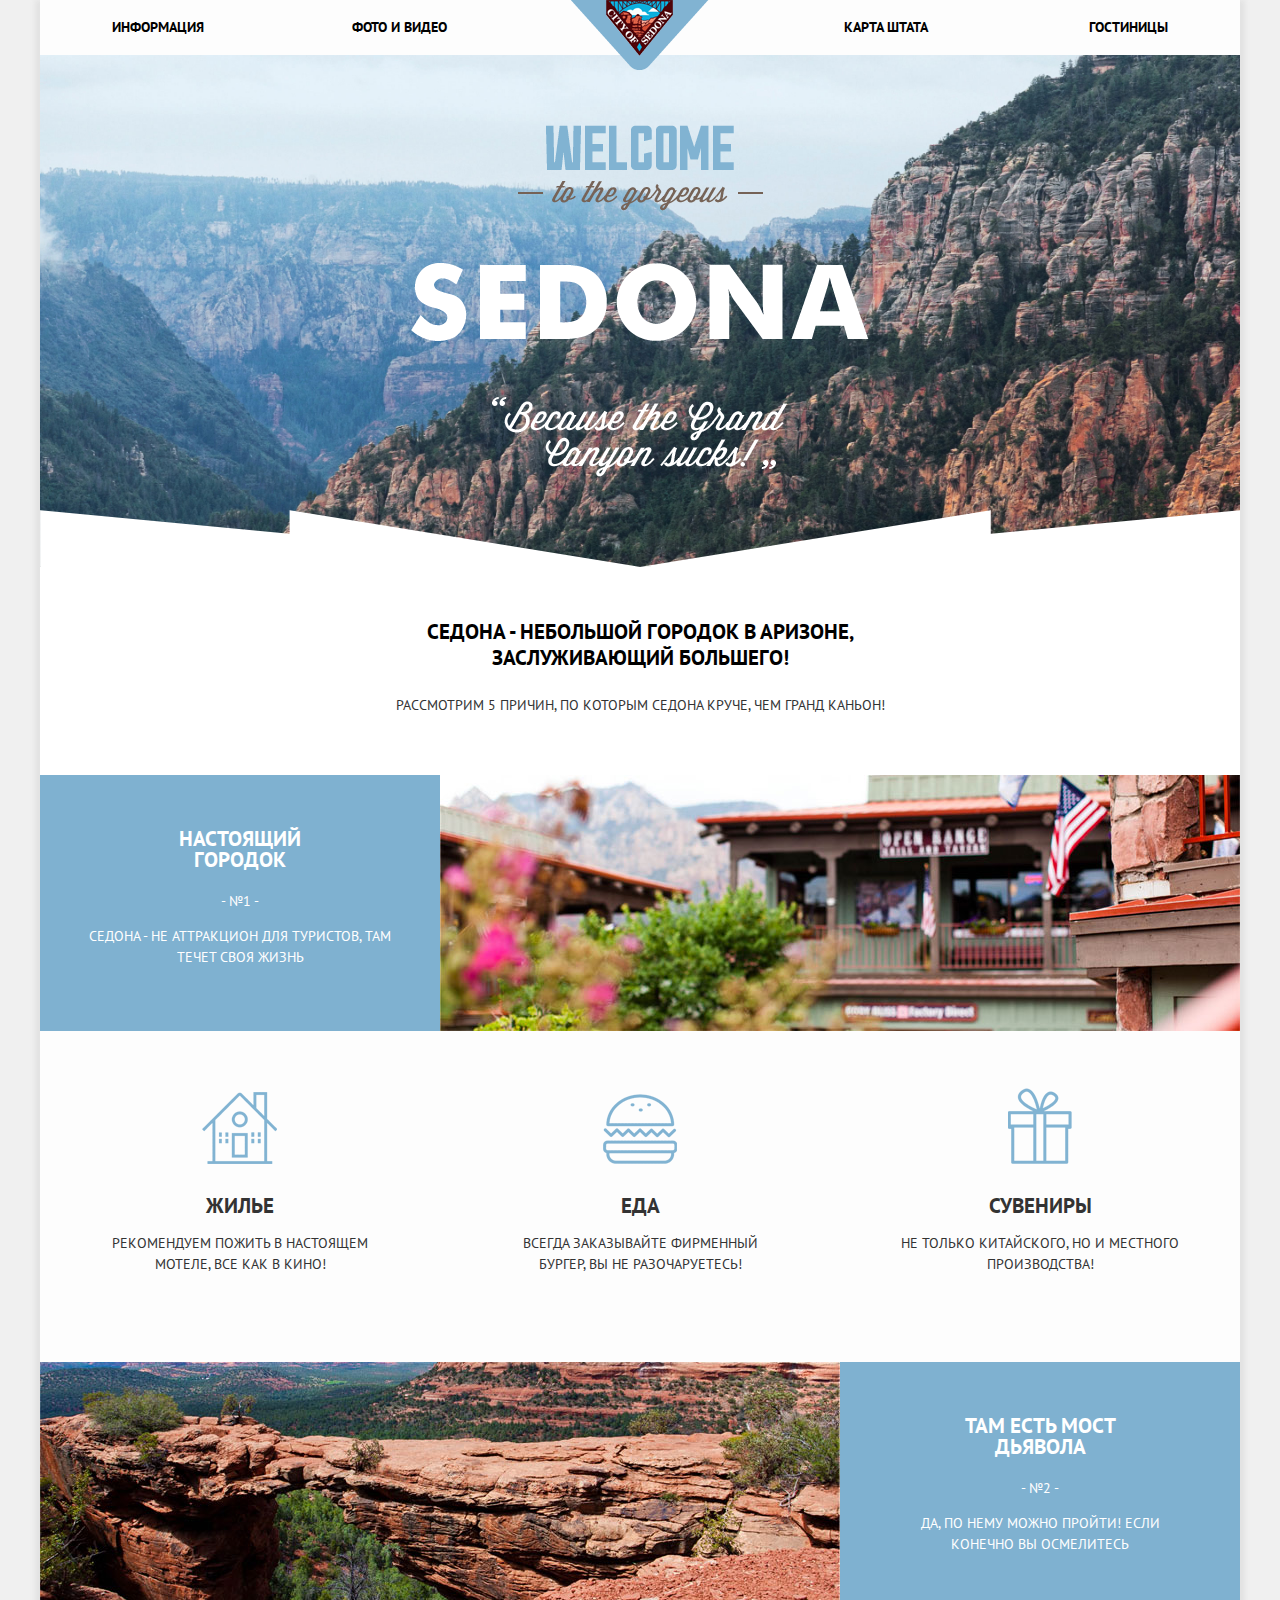
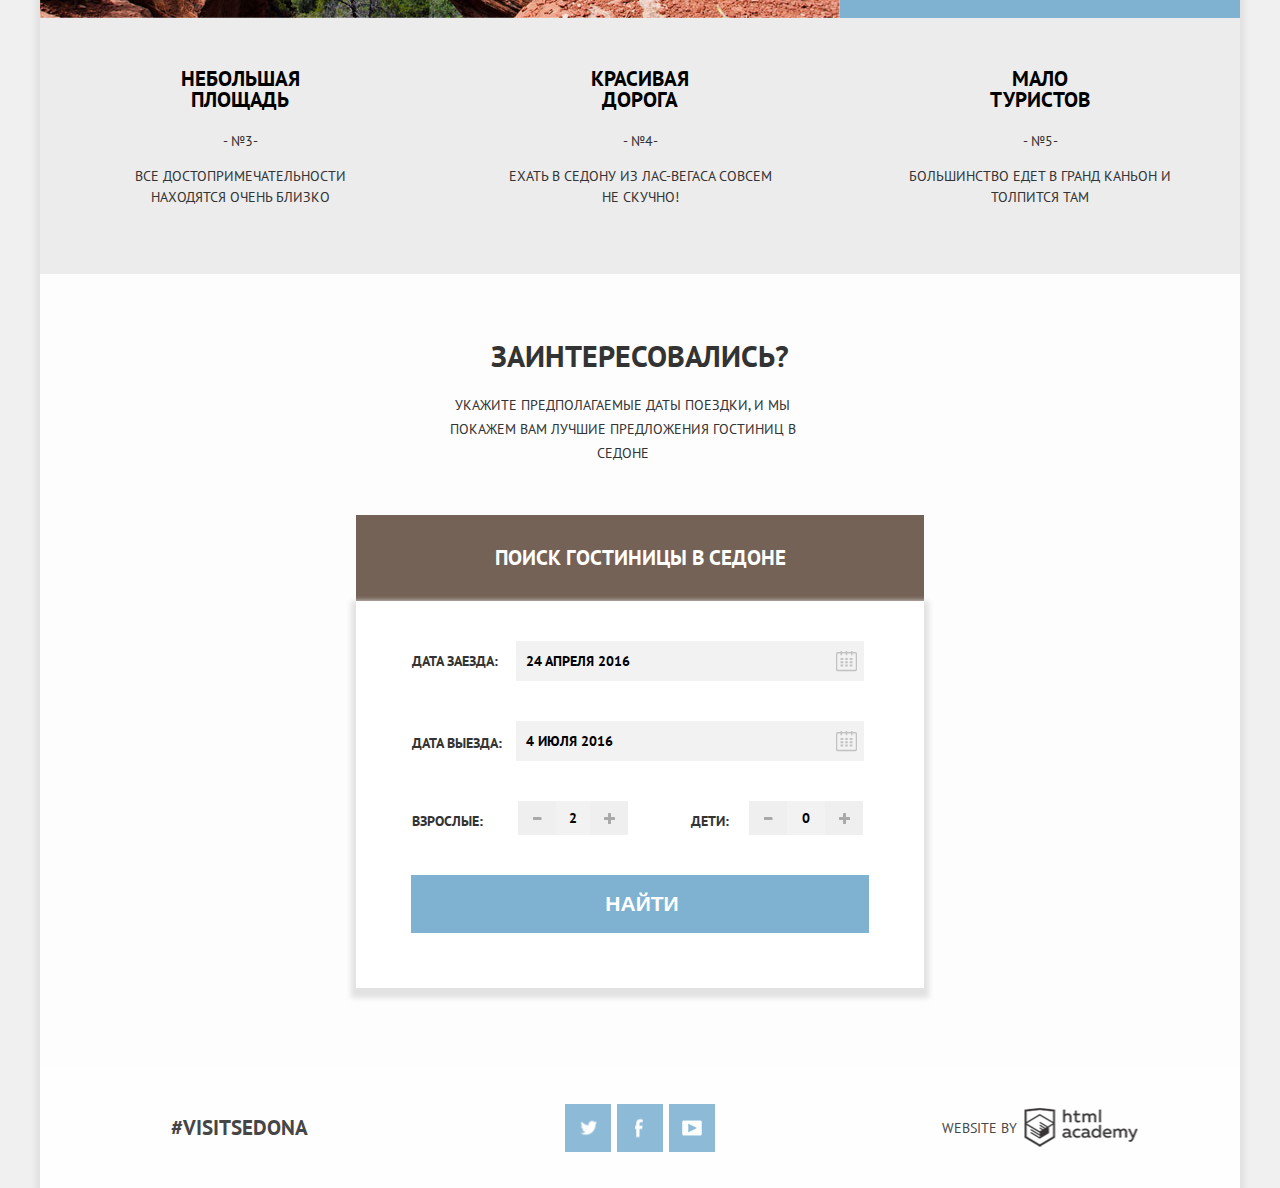
==== commit 6850f8ab: "+stick" ====
--- a/index.html
+++ b/index.html
@@ -27,6 +27,7 @@
         </header>
         <!--main-header end-->
         <!--intro start-->
+        <div class="stick"></div>
         <div class="intro">
             <img src="img/Welcome.png" alt="приветствие" height="352" width="458">
         </div>
--- a/css/style.css
+++ b/css/style.css
@@ -14,7 +14,6 @@
     margin: auto;
     background-color: #FDFDFD;
     box-shadow: 0px 5px 5px 5px #E2E2E2;
-    position: relative
 }
 
 h2 {
@@ -91,7 +90,7 @@
     right: 0;
     margin-left: auto;
     margin-right: auto;
-    z-index: 100
+    z-index: 100;
 }
 
 .intro {
@@ -138,8 +137,40 @@
     right: 0;
     margin-left: auto;
     margin-right: auto;
-}
-
+    z-index: 200;
+    background-color: transparent;
+}
+.stick{
+    position: relative;
+}
+.stick::before{
+    content: "";
+    position: absolute;
+    width: 25px;
+    height: 2px;
+    background-color: #756256;
+    display: block;
+    top: 137px;
+    left: -220px;
+    right: 0;
+    z-index: 300;
+    margin-left: auto;
+    margin-right: auto; 
+}
+.stick::after{
+    content: "";
+    position: absolute;
+    width: 25px;
+    height: 2px;
+    background-color: #756256;
+    display: block;
+    top: 137px;
+    left: 220px;
+    right: 0;
+    z-index: 300;
+    margin-left: auto;
+    margin-right: auto; 
+}
 .main-page-content .about-sedona {
     text-align: center;
     padding-top: 61px;
@@ -416,7 +447,7 @@
     background-repeat: no-repeat;
     background-position: 1px -64px;
     transform: translate(-50%, -50%);
-    top: 0%;
+    top: 0;
     left: 60px;
 }
 
@@ -660,6 +691,7 @@
     color: white;
     font-size: 21px;
     display: inline-block;
+    vertical-align: top;
     margin-bottom: 55px;
     margin-right: 55px;
     border: none
@@ -693,7 +725,6 @@
 
 .main-form label {
     width: auto;
-    margin: 0;
     float: none;
 }
 
@@ -766,10 +797,6 @@
     text-align: left;
     margin-top: 0;
 }
-
-.main-form fieldset:nth-of-type(2) legend {}
-
-.main-form fieldset:nth-of-type(2) input[type="checkbox"] + label {}
 
 .main-form label {
     float: none;
@@ -801,11 +828,6 @@
 .main-form fieldset:nth-of-type(2) {
     margin-left: 3.5%;
 }
-
-.inner-form {}
-
-.filter-range {}
-
 .main-form fieldset:last-of-type input {
     width: 50%;
     margin: 0;
@@ -1092,6 +1114,7 @@
 
 .inf span {
     display: inline-block;
+    vertical-align: top;
     margin-top: -68px
 }
 
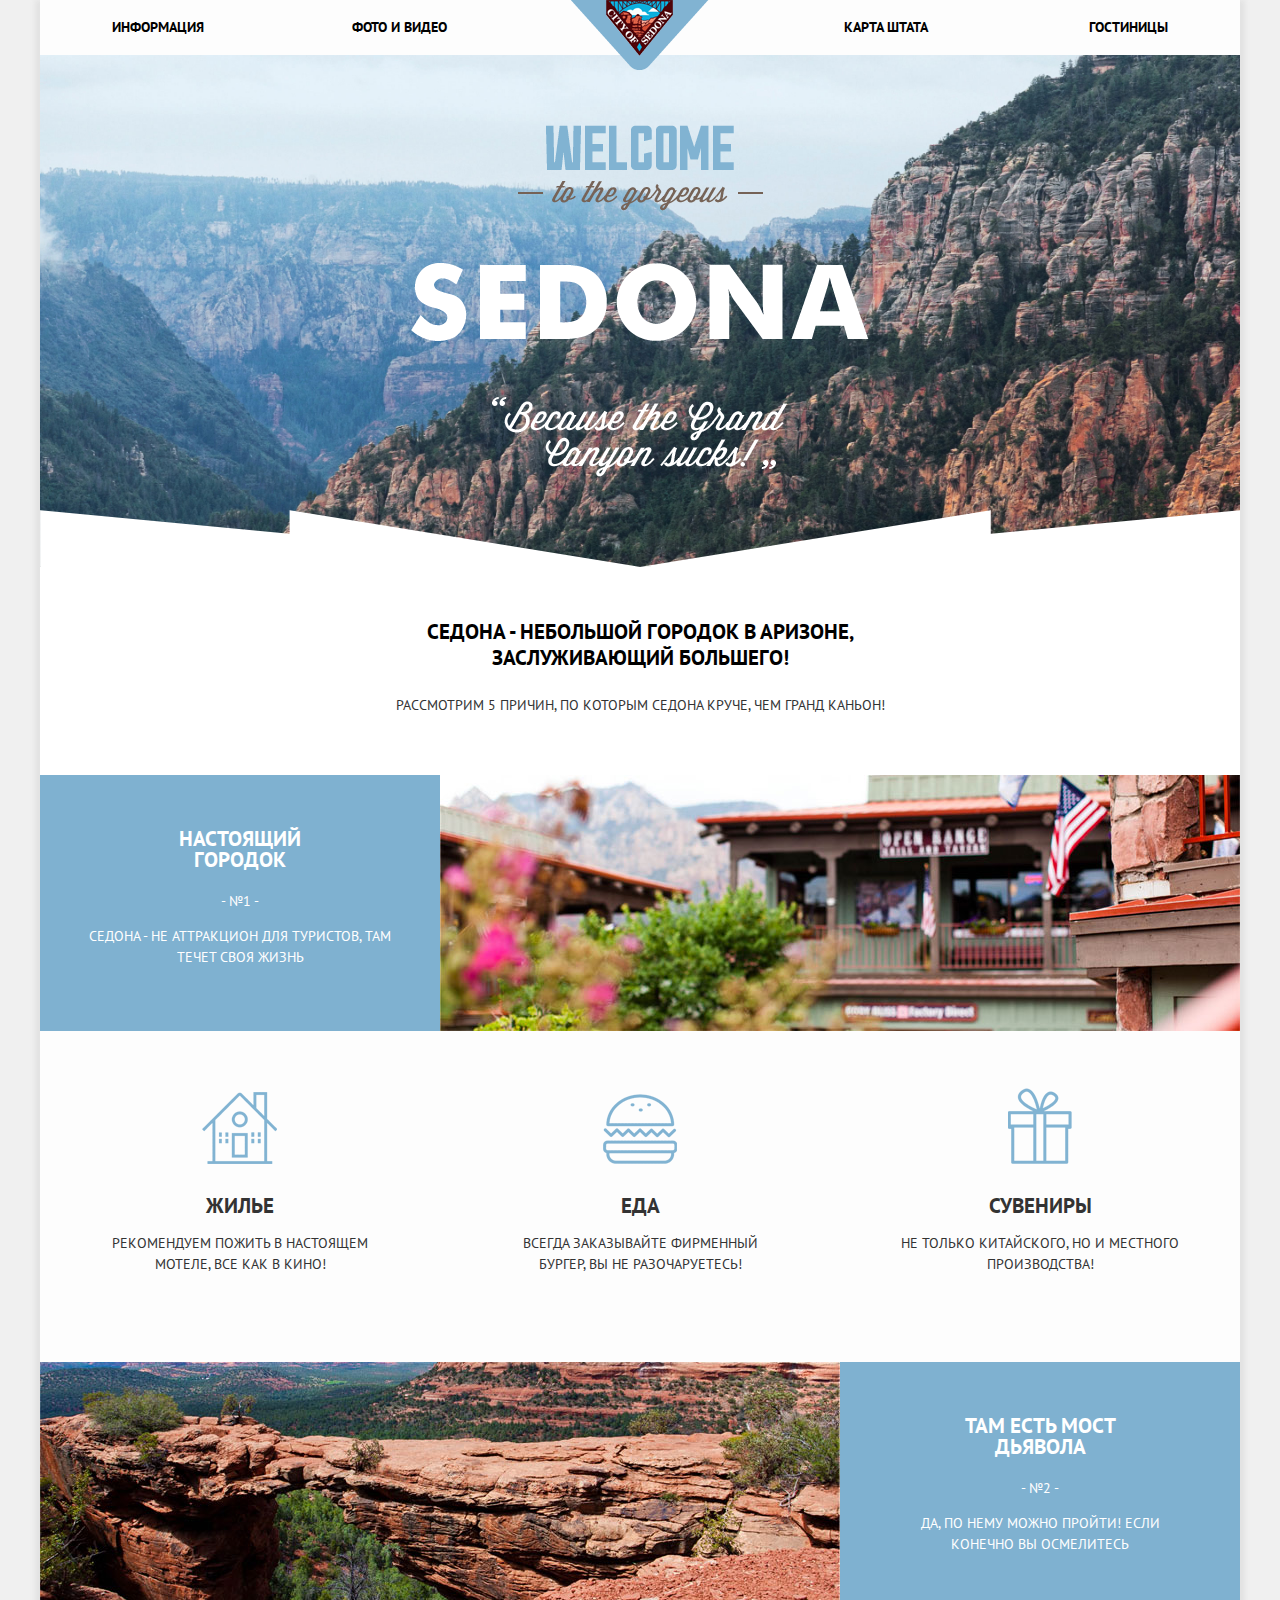
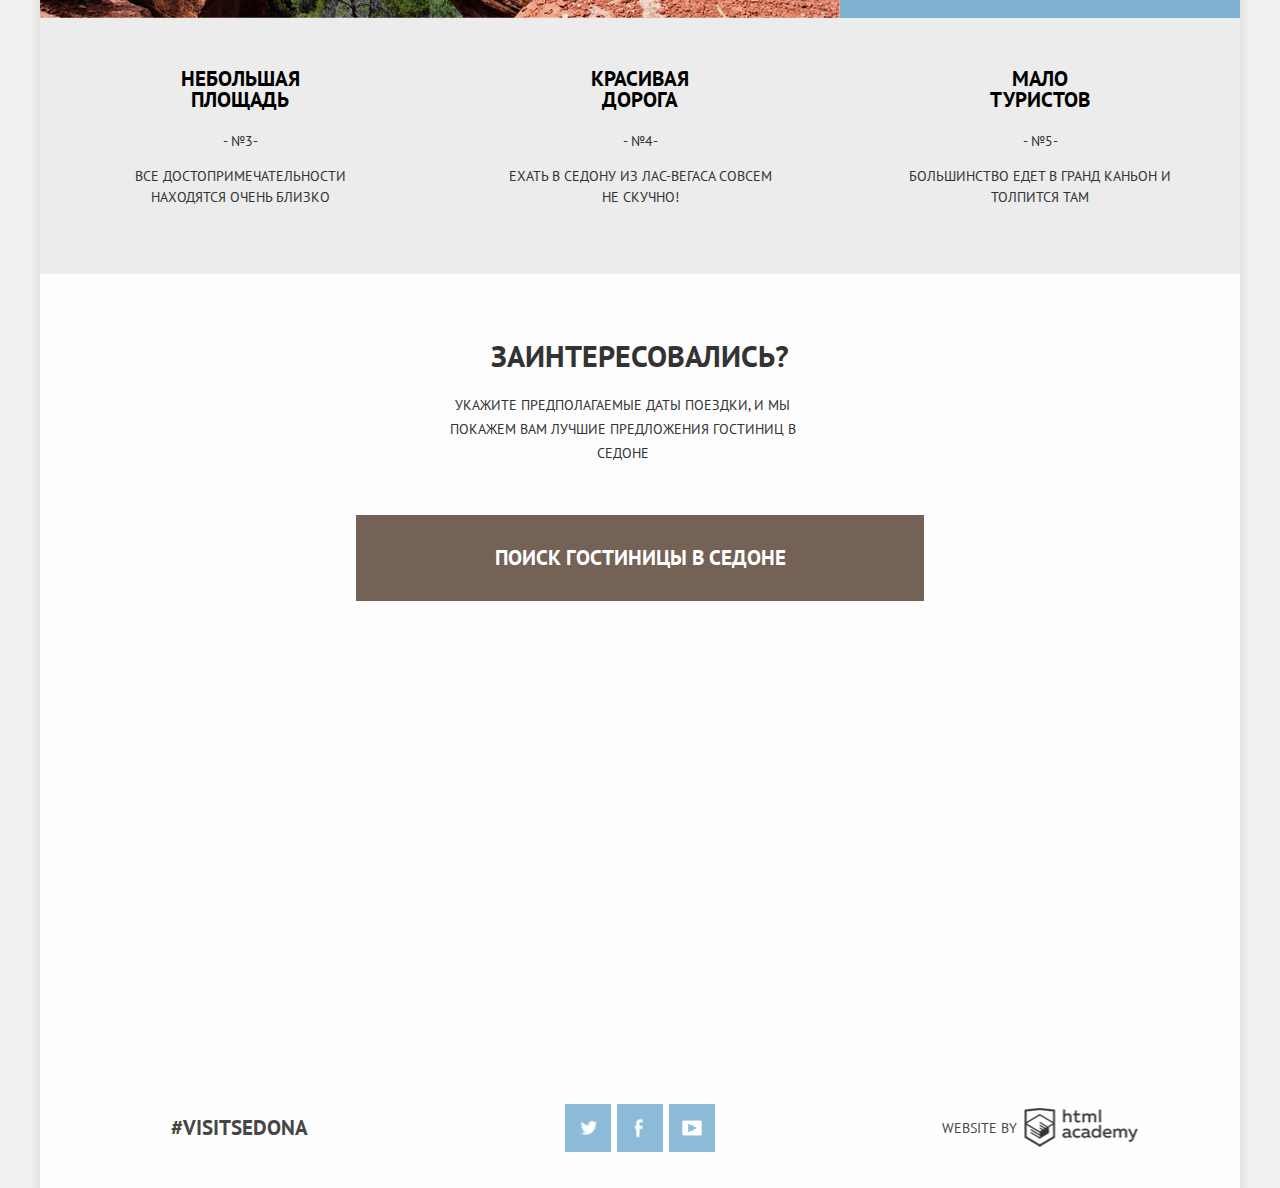
==== commit b4e148bc: "finish" ====
--- a/index.html
+++ b/index.html
@@ -7,6 +7,7 @@
     <link rel="stylesheet" href="css/normalize.css">
     <link href="https://fonts.googleapis.com/css?family=PT+Sans:400,700&amp;subset=cyrillic,cyrillic-ext" rel="stylesheet">
     <link rel="stylesheet" href="css/style.css">
+    
 </head>
 
 <body>
@@ -115,7 +116,7 @@
             <h3>Поиск гостиницы в седоне</h3>
         </div>
 
-        <form action="#" method="post" class="clearfix">
+        <form action="#" method="post" class="form-index clearfix">
             <div class="form-row">
                 <label for="arrival">дата заезда:</label>
                 <input type="text" name="arrival" id="arrival" placeholder="24 апреля 2016">
@@ -167,6 +168,7 @@
         </footer>
         <!--footer end-->
     </div>
+    <script src="js/animation.js"></script>
 </body>
 
 </html>--- a/css/style.css
+++ b/css/style.css
@@ -140,10 +140,12 @@
     z-index: 200;
     background-color: transparent;
 }
-.stick{
-    position: relative;
-}
-.stick::before{
+
+.stick {
+    position: relative;
+}
+
+.stick::before {
     content: "";
     position: absolute;
     width: 25px;
@@ -155,9 +157,10 @@
     right: 0;
     z-index: 300;
     margin-left: auto;
-    margin-right: auto; 
-}
-.stick::after{
+    margin-right: auto;
+}
+
+.stick::after {
     content: "";
     position: absolute;
     width: 25px;
@@ -169,8 +172,9 @@
     right: 0;
     z-index: 300;
     margin-left: auto;
-    margin-right: auto; 
-}
+    margin-right: auto;
+}
+
 .main-page-content .about-sedona {
     text-align: center;
     padding-top: 61px;
@@ -329,7 +333,7 @@
 .pre-form-message h2 {
     text-align: center;
     font-size: 30px;
-    font-weight: bold
+    font-weight: bold;
 }
 
 .pre-form-message p {
@@ -346,6 +350,7 @@
     margin-right: auto;
     background-color: #756256;
     margin-top: 50px;
+    cursor: pointer
 }
 
 .form-title h3 {
@@ -472,6 +477,26 @@
     background-color: #fff;
     position: relative;
     z-index: 2
+}
+
+@keyframes animate-form {
+    0% {
+        transform: translateY(-2000px);
+    }
+    50% {
+        transform: translateY(100px);
+    }
+    100% {
+        transform: translateY(0);
+    }
+}
+.form-index{
+    z-index: -100;
+}
+.animated-form {
+    animation-name: animate-form;
+    animation-duration: 1s;
+    z-index:100
 }
 
 .for-map {
@@ -828,6 +853,7 @@
 .main-form fieldset:nth-of-type(2) {
     margin-left: 3.5%;
 }
+
 .main-form fieldset:last-of-type input {
     width: 50%;
     margin: 0;
@@ -1068,21 +1094,21 @@
     margin-right: 73px;
 }
 
-.raiting span {
-    position: absolute;
-    top: -60px;
+.stars {
+    float: right;
     width: 90px;
     height: 17px;
+    margin-right: -102px;
     background-image: url(../img/spritesheet.png);
     background-position: -280px -35px;
     background-color: transparent;
 }
 
-.results-item:nth-child(2) .raiting span {
+.results-item:nth-child(2) .stars {
     background-position: -233px -35px;
 }
 
-.results-item:nth-child(3) .raiting span {
+.results-item:nth-child(3) .stars {
     background-position: -256px -35px;
 }
 
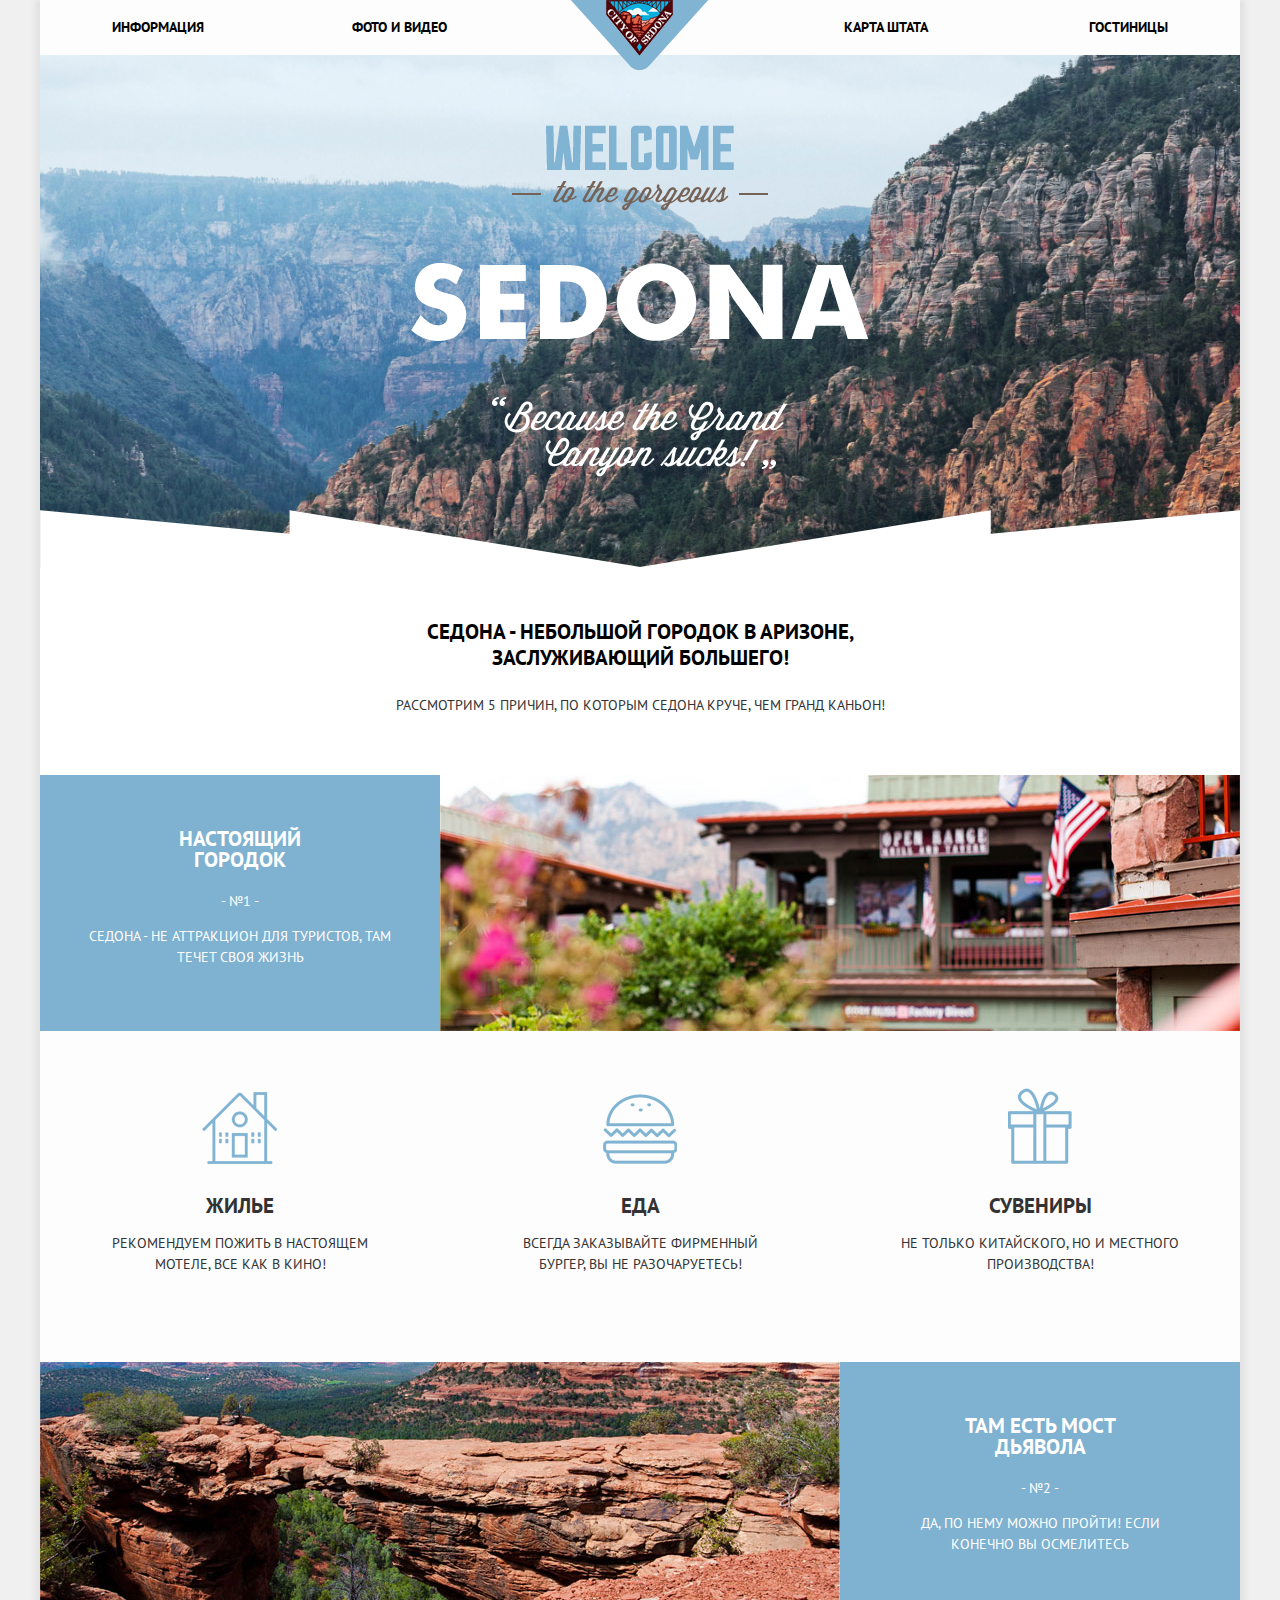
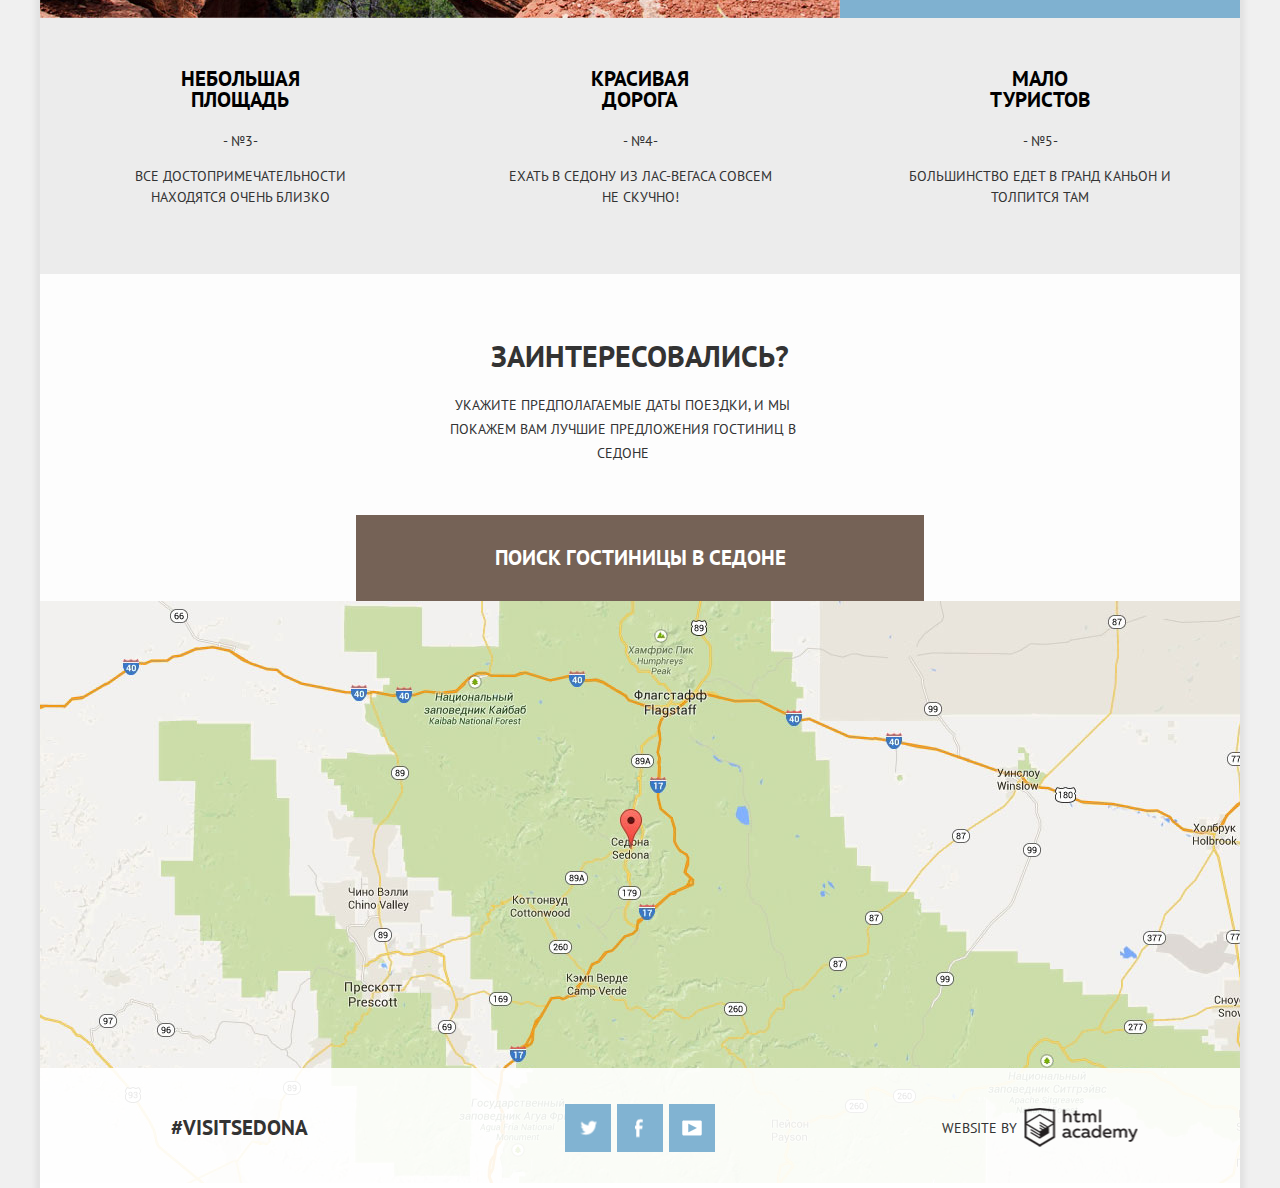
==== commit 4cb4c82c: "fix" ====
--- a/index.html
+++ b/index.html
@@ -6,8 +6,8 @@
     <title>Document</title>
     <link rel="stylesheet" href="css/normalize.css">
     <link href="https://fonts.googleapis.com/css?family=PT+Sans:400,700&amp;subset=cyrillic,cyrillic-ext" rel="stylesheet">
-    <link rel="stylesheet" href="css/style.css">
-    
+    <link rel="stylesheet" href="css/style.min.css">
+
 </head>
 
 <body>
@@ -28,7 +28,6 @@
         </header>
         <!--main-header end-->
         <!--intro start-->
-        <div class="stick"></div>
         <div class="intro">
             <img src="img/Welcome.png" alt="приветствие" height="352" width="458">
         </div>
@@ -41,7 +40,7 @@
             </div>
             <!--cause start-->
             <div class="cause">
-                <div class="desription">
+                <div class="description">
                     <div class="arround-picture">
                         <h3>настоящий городок</h3>
                         <div class="number">- №1 -</div>
@@ -73,7 +72,7 @@
             <!--cause start-->
             <div class="cause">
                 <div class="img-wrapper"><img src="img/diablo-most.jpg" alt="мост дьявола" height="256" width="800"></div>
-                <div class="desription">
+                <div class="description">
                     <div class="arround-picture">
                         <h3>там есть мост дьявола</h3>
                         <div class="number">- №2 -</div>
@@ -84,21 +83,21 @@
             <!--cause end-->
             <!--advantages start-->
             <div class="advantages">
-                <div class="cause №">
+                <div class="cause number-item">
                     <div class="inner-cause-wrapper">
                         <h3>небольшая площадь</h3>
                         <div class="number-3">- №3-</div>
                         <p>Все достопримечательности находятся очень близко </p>
                     </div>
                 </div>
-                <div class="cause №">
+                <div class="cause number-item">
                     <div class="inner-cause-wrapper">
                         <h3>красивая дорога</h3>
                         <div class="number-3">- №4-</div>
                         <p>Ехать в седону из Лас-вегаса совсем не скучно!</p>
                     </div>
                 </div>
-                <div class="cause №">
+                <div class="cause number-item">
                     <div class="inner-cause-wrapper">
                         <h3>мало туристов</h3>
                         <div class="number-3">- №5-</div>
@@ -124,7 +123,7 @@
             </div>
             <div class="form-row">
                 <label for="departure">дата выезда:</label>
-                <input type="text" name="departure" id="departure"  placeholder="4 июля 2016">
+                <input type="text" name="departure" id="departure" placeholder="4 июля 2016">
                 <div class="calendar"></div>
             </div>
             <div class="form-row ">
@@ -148,7 +147,7 @@
             <input type="submit" value="найти">
         </form>
         <div class="for-map">
-        <iframe src="https://www.google.com/maps/embed?pb=!1m14!1m12!1m3!1d418844.0586697925!2d-110.81793189905417!3d34.90094802861713!2m3!1f0!2f0!3f0!3m2!1i1024!2i768!4f13.1!5e0!3m2!1sru!2sru!4v1478541009353" frameborder="0" style="border:0" allowfullscreen></iframe>
+            <iframe src="https://www.google.com/maps/embed?pb=!1m14!1m12!1m3!1d418844.0586697925!2d-110.81793189905417!3d34.90094802861713!2m3!1f0!2f0!3f0!3m2!1i1024!2i768!4f13.1!5e0!3m2!1sru!2sru!4v1478541009353" frameborder="0" style="border:0" allowfullscreen></iframe>
         </div>
         <!--mainpage-content end-->
         <!--footer start-->
@@ -168,7 +167,7 @@
         </footer>
         <!--footer end-->
     </div>
-    <script src="js/animation.js"></script>
+    <script src="js/animation.min.js"></script>
 </body>
 
 </html>--- a/css/style.min.css
+++ b/css/style.min.css
@@ -0,0 +1,1146 @@
+body,h2,h3 {
+    font-weight: 400
+}
+
+body {
+    color: #333;
+    background-color: #f0f0f0;
+    text-transform: uppercase;
+    font-family: "PT Sans","Arial",sans-serif;
+    font-size: 14px;
+    line-height: 21px
+}
+
+.wrapper {
+    max-width: 1200px;
+    min-width: 768px;
+    margin: auto;
+    background-color: #fdfdfd;
+    box-shadow: 0 5px 5px 5px #e2e2e2
+}
+
+h2,h3 {
+    font-family: "PT Sans",sans-serif;
+    font-size: 30px;
+    line-height: 24px
+}
+
+h3 {
+    font-weight: 700;
+    font-size: 21px;
+    line-height: 26px;
+    color: #000
+}
+
+.clearfix:after {
+    display: table;
+    content: "";
+    clear: both
+}
+
+header {
+    position: relative
+}
+
+header ul {
+    margin: 0;
+    padding: 0;
+    font-size: 0
+}
+
+nav li {
+    display: inline-block;
+    width: 20%;
+    list-style: none;
+    padding: 14px 0 12px;
+    box-sizing: border-box;
+    vertical-align: top
+}
+
+nav li:nth-child(1),nav li:nth-child(2) {
+    padding-left: 6%;
+    text-align: left
+}
+
+nav li:nth-child(3),nav li:nth-child(4) {
+    padding-right: 6%;
+    text-align: right
+}
+
+nav li a {
+    text-decoration: none;
+    font: 700 14px "PT Sans","Arial",sans-serif;
+    color: #000;
+    font-weight: 700;
+    line-height: 26px
+}
+
+nav li:nth-child(3) {
+    margin-left: 20%
+}
+
+.logo {
+    width: 138px;
+    height: 70px;
+    position: absolute;
+    top: 0;
+    bottom: 0;
+    left: 0;
+    right: 0;
+    margin-left: auto;
+    margin-right: auto;
+    z-index: 100
+}
+
+.intro,.intro::after {
+    height: 512px;
+    width: 100%;
+    background-image: url(../img/mountains.jpg);
+    background-size: 1200px;
+    background-position: center -90px;
+    background-repeat: no-repeat;
+    position: relative
+}
+
+.intro::after {
+    content: "";
+    position: absolute;
+    min-width: 768px;
+    height: 57px;
+    background-image: url(../img/tooth.png);
+    background-position: bottom;
+    background-color: transparent;
+    background-size: contain;
+    display: block;
+    top: 100%;
+    margin-top: -57px;
+    z-index: 400
+}
+
+nav li a:hover {
+    color: #81b3d2
+}
+
+nav li a:active {
+    color: #b2b2b2
+}
+
+.active:hover {
+    color: #604e43
+}
+
+.active,.active:active {
+    color: #766357
+}
+
+.arround-picture h3,.intro img,.main-page-content .about-sedona {
+    margin-left: auto;
+    margin-right: auto
+}
+
+.intro img {
+    position: absolute;
+    top: 70px;
+    bottom: 0;
+    left: 0;
+    right: 0;
+    z-index: 200;
+    background-color: transparent
+}
+
+.main-page-content .about-sedona {
+    text-align: center;
+    padding-top: 61px;
+    font-size: 21px;
+    width: 440px
+}
+
+.main-page-content .features-title {
+    text-align: center;
+    line-height: 26px
+}
+
+.about-sedona-wrapper {
+    height: 217px;
+    margin-top: -30px;
+    background-color: #fff
+}
+
+.cause,.description {
+    background-color: #7fb1d0
+}
+
+.cause {
+    height: 256px;
+    font-size: 0
+}
+
+.description {
+    display: inline-block;
+    width: 33.333333%;
+    min-height: 256px;
+    vertical-align: top;
+    font-size: 14px;
+    text-align: center
+}
+
+.arround-picture {
+    max-width: 302px;
+    color: #fff;
+    margin: auto
+}
+
+.arround-picture h3 {
+    color: #fff;
+    width: 151px;
+    line-height: 21px;
+    margin-top: 53px
+}
+
+.advantages {
+    font-size: 0;
+    height: 331px
+}
+
+.advantages-item {
+    display: inline-block;
+    width: 33.333333%;
+    font-size: 14px;
+    text-align: center;
+    vertical-align: top;
+    position: relative;
+    margin-top: 164px
+}
+
+.advantages-item:first-of-type::before {
+    content: "";
+    position: absolute;
+    background-image: url(../img/house.png);
+    width: 75px;
+    height: 72px;
+    bottom: 125px;
+    right: 50%;
+    margin-right: -37px
+}
+
+.inner-wrapper {
+    max-width: 285px;
+    margin-left: auto;
+    margin-right: auto
+}
+
+.advantages-item:nth-of-type(2)::before {
+    content: "";
+    position: absolute;
+    background-image: url(../img/hamburger.png);
+    width: 74px;
+    height: 70px;
+    bottom: 125px;
+    right: 50%;
+    margin-right: -37px
+}
+
+.advantages-item:last-of-type::before {
+    content: "";
+    position: absolute;
+    background-image: url(../img/present.png);
+    width: 64px;
+    height: 76px;
+    bottom: 125px;
+    right: 50%;
+    margin-right: -32px
+}
+
+.advantages-item b {
+    font-family: "PT Sans",sans-serif;
+    font-weight: 700;
+    font-size: 21px
+}
+
+.footer-social .social-btn,.img-wrapper,.inner-cause-wrapper h3,.number-item {
+    display: inline-block;
+    width: 66.666666%;
+    vertical-align: top
+}
+
+.img-wrapper img {
+    max-width: 100%;
+    width: auto
+}
+
+.number-item {
+    font-size: 14px;
+    width: 33.333333%;
+    height: 256px;
+    text-align: center;
+    background-color: #ececec;
+    margin-top: 0
+}
+
+.inner-cause-wrapper {
+    max-width: 265px;
+    height: 142px;
+    margin-left: auto;
+    margin-right: auto
+}
+
+.inner-cause-wrapper h3 {
+    line-height: 21px;
+    margin-top: 50px;
+    width: 145px
+}
+
+.form-title,.pre-form-message {
+    width: 434px;
+    margin-left: auto;
+    margin-right: auto;
+    margin-top: -30px
+}
+
+.pre-form-message h2 {
+    text-align: center;
+    font-size: 30px;
+    font-weight: 700
+}
+
+.pre-form-message p {
+    text-align: center;
+    width: 399px;
+    line-height: 24px
+}
+
+.form-title {
+    text-align: center;
+    width: 568px;
+    height: 86px;
+    background-color: #756256;
+    margin-top: 50px;
+    cursor: pointer
+}
+
+.form-title h3 {
+    color: #fff;
+    padding-top: 30px;
+    font-style: 21px
+}
+
+footer,form {
+    position: relative
+}
+
+footer {
+    font-size: 0;
+    height: 120px;
+    background-color: rgba(255,255,255,.9);
+    margin-top: 80px;
+    z-index: 3
+}
+
+[class^=footer-] {
+    display: inline-block;
+    width: 33.3%;
+    font-size: 14px;
+    text-align: center;
+    vertical-align: middle;
+    margin-top: 20px
+}
+
+.footer-hashtag {
+    font-size: 21px;
+    font-weight: 700
+}
+
+.footer-social .social-btn {
+    font-size: 0;
+    width: 46px;
+    height: 48px;
+    background-color: #81b3d2;
+    position: relative;
+    margin-left: 2px
+}
+
+.footer-social .social-btn:hover {
+    background-color: #669ec0
+}
+
+.footer-social .social-btn:active {
+    background-color: #5496bd
+}
+
+.social-btn::before {
+    content: "";
+    position: absolute;
+    background-image: url(../img/spritesheet.png);
+    background-repeat: no-repeat;
+    transform: translate(-50%,-50%);
+    top: 50%;
+    left: 50%
+}
+
+.social-btn:active::before {
+    opacity: .3
+}
+
+.social-btn-tw::before {
+    width: 17px;
+    height: 15px;
+    background-position: -245px -78px
+}
+
+.social-btn-fb::before {
+    width: 10px;
+    height: 19px;
+    background-position: -248px -49px
+}
+
+.social-btn-yb::before {
+    width: 20px;
+    height: 16px;
+    background-position: 0 0
+}
+
+.footer-copyright a,.footer-copyright p {
+    display: inline-block;
+    vertical-align: top;
+    margin-top: 30px
+}
+
+.footer-copyright a {
+    font-size: 0;
+    margin-top: 40px;
+    position: relative;
+    width: 115px;
+    height: 40px;
+    background-image: url(../img/spritesheet.png);
+    background-repeat: no-repeat;
+    background-position: 1px -64px;
+    transform: translate(-50%,-50%);
+    top: 0;
+    left: 60px
+}
+
+.footer-copyright a:hover {
+    background-position: -155px 0
+}
+
+.footer-copyright a:active {
+    background-position: -122px -49px
+}
+
+.main-footer {
+    margin-top: 0;
+    background-color: transparent
+}
+
+form {
+    width: 568px;
+    margin-left: auto;
+    margin-right: auto;
+    box-shadow: 0 5px 40px -9px #000;
+    background-color: #fff;
+    z-index: 2
+}
+
+@keyframes animate-form {
+    0% {
+        transform: translateY(-2000px)
+    }
+
+    50% {
+        transform: translateY(100px)
+    }
+
+    to {
+        transform: translateY(0)
+    }
+}
+
+.form-index {
+    z-index: -100
+}
+
+.animated-form {
+    animation-name: animate-form;
+    animation-duration: 1s;
+    z-index: 100
+}
+
+@keyframes error-form {
+    0%,to {
+        transform: translateX(0)
+    }
+
+    10%,30%,50%,70%,90% {
+        transform: translateX(-10px)
+    }
+
+    20%,40%,60%,80% {
+        transform: translateX(10px)
+    }
+}
+
+.form-error {
+    animation-name: error-form;
+    animation-duration: 1S
+}
+
+.for-map {
+    position: relative
+}
+
+iframe {
+    width: 100%;
+    background-image: url(../img/map.jpg);
+    min-width: 768px;
+    max-width: 1200px;
+    height: 582px;
+    position: absolute;
+    z-index: 1;
+    top: -387px;
+    right: 0
+}
+
+form .form-row:first-of-type label {
+    margin-top: 50px
+}
+
+form .form-row:first-of-type input,form .form-row:nth-of-type(2) input {
+    position: relative
+}
+
+.form-row:first-of-type .calendar,.form-row:nth-of-type(2) .calendar {
+    content: "";
+    position: absolute;
+    background-repeat: no-repeat;
+    width: 21px;
+    height: 22px;
+    background-image: url(../img/spritesheet.png);
+    background-position: -30px -1px;
+    left: 480px;
+    top: 50px;
+    cursor: pointer;
+    z-index: 2
+}
+
+.form-row:nth-of-type(2) .calendar {
+    top: 130px
+}
+
+.form-row:nth-of-type(1) .calendar:hover,.form-row:nth-of-type(2) .calendar:hover {
+    background-position: -125px -1px
+}
+
+.form-row:nth-of-type(1) .calendar:active,.form-row:nth-of-type(2) .calendar:active {
+    background-position: -43px -33px
+}
+
+form label {
+    width: 95px;
+    float: left;
+    margin-top: 61px;
+    margin-left: 56px;
+    font-weight: 700;
+    cursor: pointer
+}
+
+button,form input {
+    outline: none;
+    cursor: pointer
+}
+
+form input {
+    width: 336px;
+    float: right;
+    color: #000;
+    text-transform: uppercase;
+    font-weight: 700;
+    margin-top: 40px;
+    padding-left: 10px;
+    height: 38px;
+    margin-right: 60px;
+    border: none;
+    background-color: #f2f2f2
+}
+
+button {
+    background-color: #f0f0f0
+}
+
+input::-webkit-input-placeholder {
+    color: #000;
+    font-family: "PT Sans",arial,sans-serif
+}
+
+input::-moz-placeholder {
+    color: #000;
+    font-family: "PT Sans",arial,sans-serif
+}
+
+form input:hover {
+    background-color: #ebebeb
+}
+
+form input:active {
+    background-color: #fff
+}
+
+form input:focus {
+    background-color: #fff
+}
+
+.form-col {
+    width: 50%;
+    float: left
+}
+
+.form-col:first-child {
+    width: 50%;
+    float: left
+}
+
+.number-child,.number-parents {
+    font-size: 0;
+    width: 120px;
+    float: right;
+    margin-right: 55px
+}
+
+.number-parents {
+    margin-right: 0
+}
+
+.number-child input,.number-parents input {
+    width: 38px;
+    height: 34px;
+    font-size: 14px;
+    text-align: center;
+    display: inline-block;
+    vertical-align: top;
+    float: none;
+    padding: 0;
+    margin-right: 0
+}
+
+.number-parents button,.number-parents input {
+    margin-left: -2px
+}
+
+.number-child button,.number-parents button {
+    border: none;
+    width: 38px;
+    height: 34px;
+    position: relative;
+    display: inline-block;
+    vertical-align: top;
+    margin-top: 40px;
+    font-size: 0
+}
+
+.number-child button:first-of-type::before,.number-parents button:first-of-type::before {
+    content: "";
+    position: absolute;
+    background-repeat: no-repeat;
+    width: 11px;
+    height: 11px;
+    background-image: url(../img/spritesheet.png);
+    background-position: -64px 5px;
+    left: 15px;
+    top: 11px
+}
+
+.number-child button:nth-of-type(2)::before,.number-parents button:nth-of-type(2)::before {
+    content: "";
+    position: absolute;
+    background-repeat: no-repeat;
+    width: 11px;
+    height: 11px;
+    background-image: url(../img/spritesheet.png);
+    background-position: -83px 0;
+    left: 14px;
+    top: 12px
+}
+
+.number-child button:nth-of-type(2):hover::before,.number-parents button:nth-of-type(2):hover::before {
+    background-position: -104px 0
+}
+
+.number-child button:first-of-type:hover::before,.number-parents button:first-of-type:hover::before {
+    background-position: -3px -27px
+}
+
+.number-child button:nth-of-type(2):active::before,.number-parents button:nth-of-type(2):active::before {
+    background-position: -22px -32px
+}
+
+.form-col:last-child label {
+    margin-left: 51px;
+    width: 40px
+}
+
+.number-child button:first-of-type:active::before,.number-parents button:first-of-type:active::before {
+    background-position: -77px -27px
+}
+
+.form-col label {
+    margin-top: 50px
+}
+
+form [type=submit] {
+    width: 458px;
+    height: 58px;
+    background-color: #7fb1d0;
+    color: #fff;
+    font-size: 21px;
+    display: inline-block;
+    vertical-align: top;
+    margin-bottom: 55px;
+    margin-right: 55px;
+    border: none
+}
+
+form [type=submit]:hover {
+    background-color: #669ec0
+}
+
+form [type=submit]:active {
+    background-color: #5496bd;
+    color: #7eb0cd
+}
+
+.main-form {
+    margin: 0;
+    padding: 0;
+    width: auto;
+    max-width: 100%;
+    height: 217px;
+    background-image: url(../img/mountains-in-blur.jpg);
+    background-size: cover;
+    background-repeat: no-repeat;
+    background-position: center;
+    box-shadow: none
+}
+
+.main-form input[type=checkbox] {
+    display: none
+}
+
+.main-form label {
+    width: auto;
+    color: #fff;
+    font-weight: 400
+}
+
+.main-form input,.main-form label {
+    padding: 0;
+    margin: 0;
+    float: none
+}
+
+.main-form input[type=checkbox]+label {
+    display: block;
+    float: none;
+    line-height: 20px;
+    position: relative;
+    width: auto;
+    margin: 26px 0 0;
+    cursor: pointer;
+    padding-left: 40px
+}
+
+.main-form input[type=checkbox]+label:first-of-type {
+    margin-top: 0
+}
+
+.main-form input[type=checkbox]+label::before {
+    content: "";
+    display: block;
+    width: 24px;
+    height: 22px;
+    background-image: url(../img/spritesheet.png);
+    background-position: -282px -2px;
+    position: absolute;
+    top: 0;
+    left: 0
+}
+
+.main-form input[type=checkbox]:checked+label::after {
+    content: "";
+    display: block;
+    width: 24px;
+    height: 22px;
+    background-image: url(../img/spritesheet.png);
+    background-position: -318px -3px;
+    position: absolute;
+    top: 0;
+    left: 0
+}
+
+.main-form input[type=checkbox]:checked:disabled+label::after,.main-form input[type=checkbox]:checked:disabled+label::before {
+    opacity: .7
+}
+
+.filter-range p,legend {
+    color: #fff;
+    font-size: 16px;
+    font-weight: 700
+}
+
+legend {
+    margin-bottom: 5px
+}
+
+.filter-range p {
+    margin-left: 0;
+    text-align: left;
+    margin-top: 0
+}
+
+.main-form fieldset {
+    float: left;
+    padding: 27px 0 30px 6%;
+    margin-top: 25px;
+    border: none
+}
+
+.main-form fieldset:last-of-type {
+    float: right;
+    height: 170px;
+    width: 30%;
+    min-width: 225px;
+    max-width: 320px;
+    text-align: center;
+    margin-right: 0%;
+    margin-top: 0;
+    padding-right: 6%
+}
+
+.main-form fieldset:nth-of-type(2) {
+    margin-left: 3.5%
+}
+
+.main-form fieldset:last-of-type input {
+    width: 50%;
+    margin: -1px 0 0;
+    height: 38px;
+    color: inherit;
+    font: inherit;
+    background: 0 0;
+    border: none;
+    float: none
+}
+
+.price-controls {
+    height: 38px;
+    position: relative;
+    margin-bottom: 20px;
+    border: 2px solid #fff;
+    border-radius: 3px;
+    width: 100%;
+    margin-top: 10px;
+    font-size: 0
+}
+
+.price-controls::after {
+    content: "";
+    position: absolute;
+    top: 50%;
+    left: 50%;
+    width: 2px;
+    height: 22px;
+    background: #fff;
+    transform: translate(-50%,-50%)
+}
+
+.price-controls label {
+    display: inline-block;
+    font-size: 14px;
+    vertical-align: top;
+    line-height: 38px;
+    margin-top: 0;
+    float: none;
+    cursor: pointer
+}
+
+.price-controls .max-price {
+    width: 40%;
+    padding-left: 10%
+}
+
+.price-controls .min-price {
+    width: 37%;
+    padding-left: 13%
+}
+
+.range-controls {
+    position: relative;
+    margin-bottom: 32px
+}
+
+.range-controls .scale {
+    height: 2px;
+    background: rgba(255,255,255,.3)
+}
+
+.range-controls .bar {
+    width: 80%;
+    height: 2px;
+    background: #fff
+}
+
+.range-toggle {
+    position: absolute;
+    top: -9px;
+    width: 4px;
+    height: 4px;
+    background: #ababab;
+    border: 8px solid #fff;
+    border-radius: 50%;
+    box-shadow: 0 2px 1px 0 rgba(0,1,1,.2);
+    cursor: pointer
+}
+
+.range-toggle:hover {
+    background: #1c4f80
+}
+
+.range-toggle-min {
+    left: 0
+}
+
+.range-toggle-max {
+    left: 80%
+}
+
+.main-form button {
+    width: 137px;
+    height: 36px;
+    margin-left: auto;
+    margin-right: auto;
+    display: block;
+    background-color: transparent;
+    border: 2px solid #fff;
+    border-radius: 3px;
+    font-size: 14px;
+    font-family: "PT Sans" sans-serif;
+    text-transform: uppercase
+}
+
+.sort h2 {
+    margin-top: 18px;
+    font-size: 21px;
+    font-weight: 700;
+    float: left;
+    clear: left
+}
+
+.main-form button:hover {
+    background-color: #fff;
+    color: #000
+}
+
+.sort {
+    border-bottom: 1px solid #e3e3e3;
+    height: 67px;
+    padding-left: 6%
+}
+
+.sort li {
+    list-style: none;
+    float: left;
+    padding: 0;
+    height: 17px;
+    margin-top: 20px;
+    margin-left: 33px
+}
+
+.sort li:first-child a {
+    border: none;
+    color: #7fb1d0
+}
+
+.sort li a {
+    padding: 0;
+    margin-top: 0;
+    float: left;
+    clear: left;
+    line-height: 21px;
+    text-decoration: none;
+    font-size: 12px;
+    color: #cacaca;
+    border-bottom: 1px dotted #81b3d2;
+    height: 18px
+}
+
+.arrows {
+    width: 30px;
+    position: relative;
+    height: 10px;
+    float: right;
+    margin: -50px 73px 0 0;
+    background-color: transparent
+}
+
+.arrows span {
+    cursor: pointer;
+    position: absolute;
+    top: -22px;
+    left: -50px;
+    width: 11px;
+    height: 10px;
+    background-image: url(../img/spritesheet.png);
+    background-position: -369px -1px
+}
+
+.arrows span:hover {
+    background-position: -353px -1px
+}
+
+.arrows span:last-of-type:hover {
+    background-position: -353px -1px
+}
+
+.arrows span:active {
+    background-position: -385px -1px
+}
+
+.arrows span:last-of-type {
+    left: -30px;
+    transform: rotate(180deg)
+}
+
+.arrows span:last-of-type,.arrows span:last-of-type:active {
+    background-position: -385px -1px
+}
+
+.sort li a:hover {
+    color: #81b3d2
+}
+
+.sort li a:active {
+    color: #000;
+    border: none
+}
+
+.sort li:first-child a {
+    margin-left: 0
+}
+
+.sort span {
+    margin-left: 49px;
+    float: left;
+    margin-top: 22px;
+    font-size: 12px;
+    line-height: 21px
+}
+
+.results-item {
+    padding-left: 6%;
+    border-bottom: 1px solid #e3e3e3;
+    height: 118px
+}
+
+.results-item .image {
+    float: left;
+    margin-top: 0
+}
+
+.results-item .raiting {
+    float: right;
+    background-color: #f0f0f0;
+    position: relative;
+    padding: 5px 10px;
+    margin-top: 58px;
+    margin-right: 73px
+}
+
+.stars {
+    float: right;
+    width: 90px;
+    height: 17px;
+    margin-right: -102px;
+    background-image: url(../img/spritesheet.png);
+    background-position: -280px -35px;
+    background-color: transparent
+}
+
+.results-item:nth-child(2) .stars {
+    background-position: -233px -35px
+}
+
+.results-item:nth-child(3) .stars {
+    background-position: -256px -35px
+}
+
+.results-item .inf {
+    padding: 0;
+    height: 100px;
+    margin: 35px 0 0 166px
+}
+
+.inf a h2 {
+    font-size: 21px;
+    font-weight: 700;
+    float: left;
+    margin: -5px 0 0;
+    padding: 0
+}
+
+.inf h2:hover {
+    color: #7fb1d0
+}
+
+.inf h2:active {
+    color: #cacaca
+}
+
+.inf span {
+    display: inline-block;
+    vertical-align: top;
+    margin-top: -68px;
+    float: left;
+    clear: left
+}
+
+.inf span:last-of-type {
+    margin-left: 100px
+}
+
+.inf a {
+    float: left;
+    margin: -34px 0 0;
+    text-decoration: none;
+    background-color: #7fb1d0;
+    color: #fff;
+    padding: 4px 15px;
+    font-weight: 700
+}
+
+.inf a:first-of-type {
+    padding: 0;
+    color: #000;
+    background-color: #fff;
+    margin: 0
+}
+
+.inf a:last-of-type {
+    background-color: #756256;
+    margin-left: 113px
+}
+
+.inf a:last-of-type:hover {
+    background-color: #604e43
+}
+
+.inf a:last-of-type:active {
+    background-color: #503e33;
+    color: rgba(133,120,113,.7)
+}
+
+.inf a:nth-of-type(2):hover {
+    background-color: #669ec0
+}
+
+.inf a:nth-of-type(2):active {
+    background-color: #5496bd;
+    color: rgba(136,182,209,.7)
+}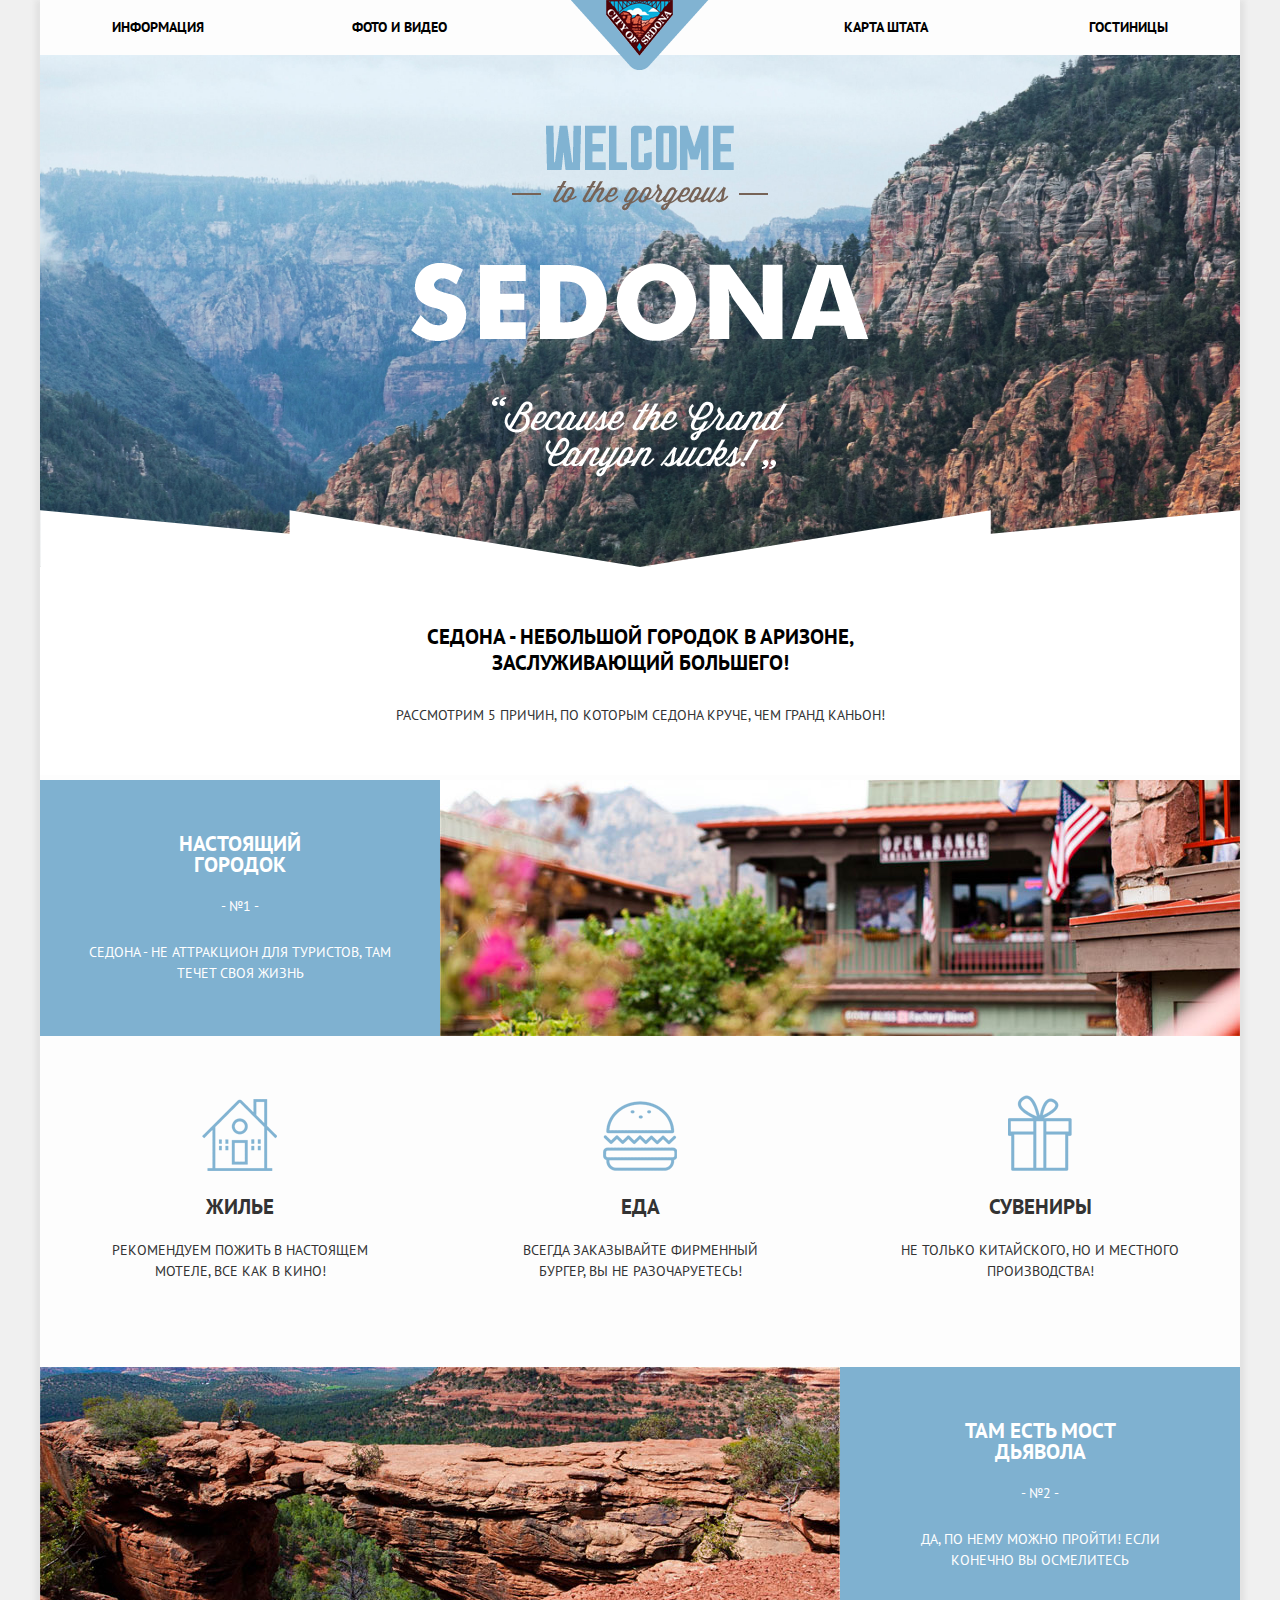
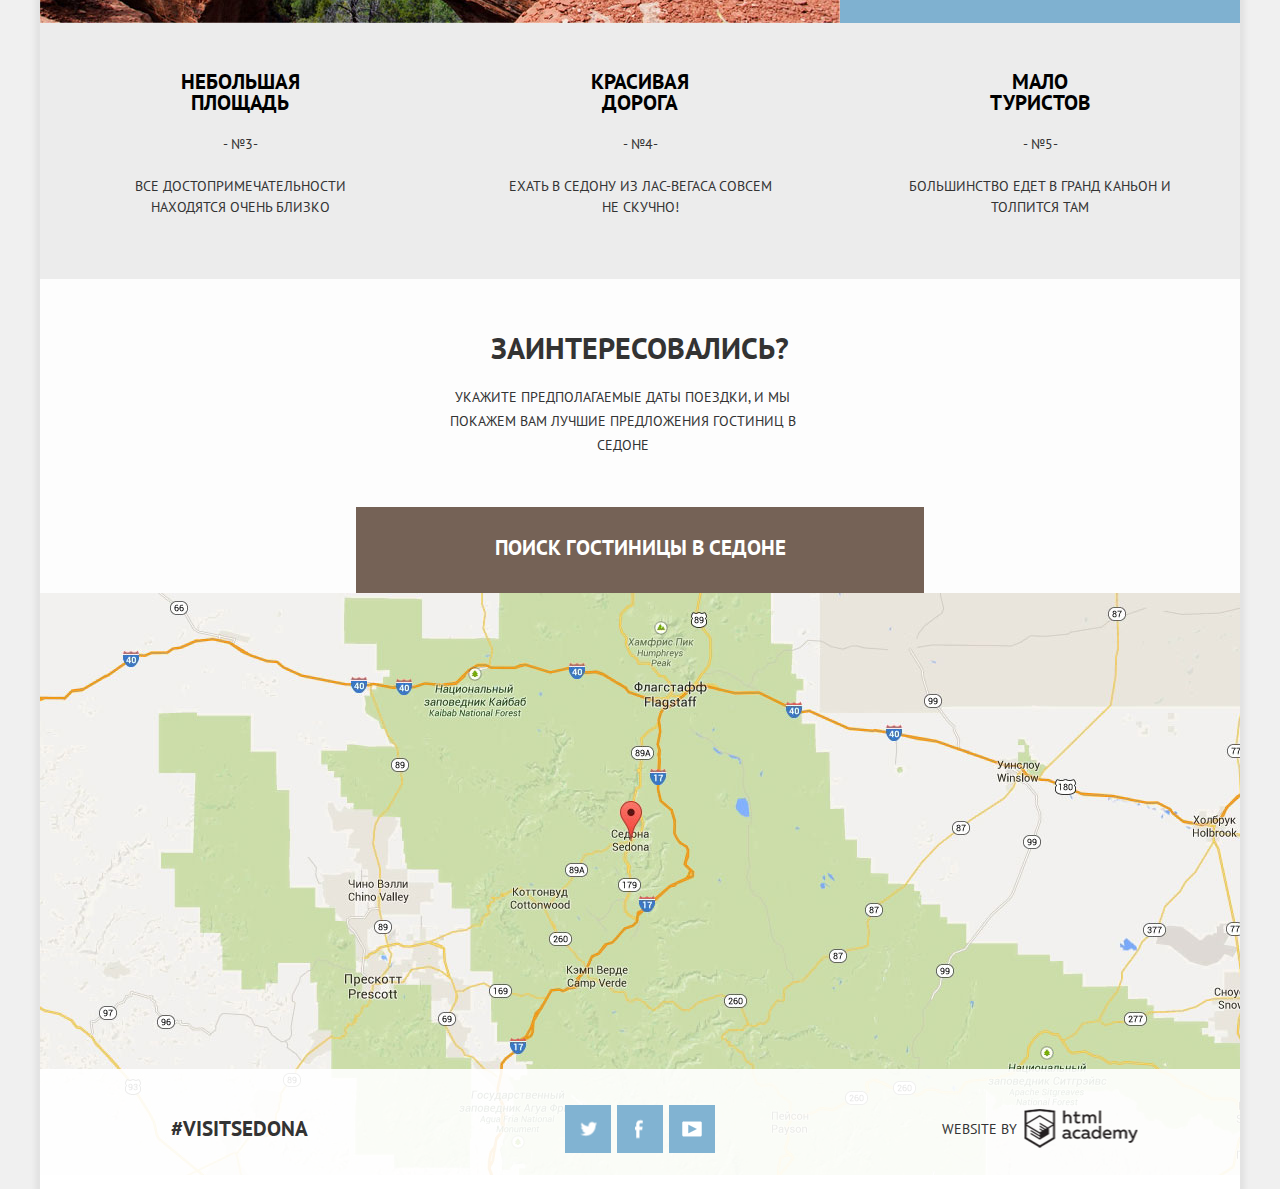
==== commit f27108d1: "fix" ====
--- a/index.html
+++ b/index.html
@@ -112,7 +112,7 @@
             </div>
         </div>
         <div class="form-title">
-            <h3>Поиск гостиницы в седоне</h3>
+            <a href="#" class="searching">Поиск гостиницы в седоне</a>
         </div>
 
         <form action="#" method="post" class="form-index clearfix">
--- a/css/style.min.css
+++ b/css/style.min.css
@@ -1,4 +1,6 @@
-body,h2,h3 {
+body,
+h2,
+h3 {
     font-weight: 400
 }
 
@@ -6,7 +8,7 @@
     color: #333;
     background-color: #f0f0f0;
     text-transform: uppercase;
-    font-family: "PT Sans","Arial",sans-serif;
+    font-family: "PT Sans", "Arial", sans-serif;
     font-size: 14px;
     line-height: 21px
 }
@@ -19,8 +21,9 @@
     box-shadow: 0 5px 5px 5px #e2e2e2
 }
 
-h2,h3 {
-    font-family: "PT Sans",sans-serif;
+h2,
+h3 {
+    font-family: "PT Sans", sans-serif;
     font-size: 30px;
     line-height: 24px
 }
@@ -57,19 +60,21 @@
     vertical-align: top
 }
 
-nav li:nth-child(1),nav li:nth-child(2) {
+nav li:nth-child(1),
+nav li:nth-child(2) {
     padding-left: 6%;
     text-align: left
 }
 
-nav li:nth-child(3),nav li:nth-child(4) {
+nav li:nth-child(3),
+nav li:nth-child(4) {
     padding-right: 6%;
     text-align: right
 }
 
 nav li a {
     text-decoration: none;
-    font: 700 14px "PT Sans","Arial",sans-serif;
+    font: 700 14px "PT Sans", "Arial", sans-serif;
     color: #000;
     font-weight: 700;
     line-height: 26px
@@ -92,10 +97,12 @@
     z-index: 100
 }
 
-.intro,.intro::after {
+.intro,
+.intro::after {
     height: 512px;
     width: 100%;
     background-image: url(../img/mountains.jpg);
+    background-color: aqua;
     background-size: 1200px;
     background-position: center -90px;
     background-repeat: no-repeat;
@@ -129,11 +136,14 @@
     color: #604e43
 }
 
-.active,.active:active {
+.active,
+.active:active {
     color: #766357
 }
 
-.arround-picture h3,.intro img,.main-page-content .about-sedona {
+.arround-picture h3,
+.intro img,
+.main-page-content .about-sedona {
     margin-left: auto;
     margin-right: auto
 }
@@ -150,14 +160,15 @@
 
 .main-page-content .about-sedona {
     text-align: center;
-    padding-top: 61px;
+    padding-top: 66px;
     font-size: 21px;
     width: 440px
 }
 
 .main-page-content .features-title {
     text-align: center;
-    line-height: 26px
+    line-height: 26px;
+    padding-top: 5px;
 }
 
 .about-sedona-wrapper {
@@ -166,14 +177,18 @@
     background-color: #fff
 }
 
-.cause,.description {
+.cause,
+.description {
     background-color: #7fb1d0
 }
 
 .cause {
     height: 256px;
-    font-size: 0
-}
+    font-size: 0;
+    margin-top: 5px;
+}
+
+
 
 .description {
     display: inline-block;
@@ -190,6 +205,10 @@
     margin: auto
 }
 
+.arround-picture p {
+    margin-top: 25px;
+}
+
 .arround-picture h3 {
     color: #fff;
     width: 151px;
@@ -199,7 +218,7 @@
 
 .advantages {
     font-size: 0;
-    height: 331px
+    height: 326px
 }
 
 .advantages-item {
@@ -209,7 +228,7 @@
     text-align: center;
     vertical-align: top;
     position: relative;
-    margin-top: 164px
+    margin-top: 160px
 }
 
 .advantages-item:first-of-type::before {
@@ -252,12 +271,19 @@
 }
 
 .advantages-item b {
-    font-family: "PT Sans",sans-serif;
+    font-family: "PT Sans", sans-serif;
     font-weight: 700;
-    font-size: 21px
-}
-
-.footer-social .social-btn,.img-wrapper,.inner-cause-wrapper h3,.number-item {
+    font-size: 21px;
+}
+
+.advantages-item p{
+    margin-top: 20px;    
+}
+
+.footer-social .social-btn,
+.img-wrapper,
+.inner-cause-wrapper h3,
+.number-item {
     display: inline-block;
     width: 66.666666%;
     vertical-align: top
@@ -265,6 +291,7 @@
 
 .img-wrapper img {
     max-width: 100%;
+    background-color: saddlebrown;
     width: auto
 }
 
@@ -284,17 +311,22 @@
     margin-right: auto
 }
 
+.inner-cause-wrapper p{
+ margin-top: 21px;    
+}
+
 .inner-cause-wrapper h3 {
     line-height: 21px;
-    margin-top: 50px;
+    margin-top: 48px;
     width: 145px
 }
 
-.form-title,.pre-form-message {
+.form-title,
+.pre-form-message {
     width: 434px;
     margin-left: auto;
     margin-right: auto;
-    margin-top: -30px
+    margin-top: -38px
 }
 
 .pre-form-message h2 {
@@ -318,20 +350,24 @@
     cursor: pointer
 }
 
-.form-title h3 {
+.form-title a {
     color: #fff;
+    display: block;
+    text-decoration: none;
+    font-weight: bold;
+    font-size: 21px;
     padding-top: 30px;
-    font-style: 21px
-}
-
-footer,form {
+}
+
+footer,
+form {
     position: relative
 }
 
 footer {
     font-size: 0;
     height: 120px;
-    background-color: rgba(255,255,255,.9);
+    background-color: rgba(255, 255, 255, .9);
     margin-top: 80px;
     z-index: 3
 }
@@ -372,7 +408,7 @@
     position: absolute;
     background-image: url(../img/spritesheet.png);
     background-repeat: no-repeat;
-    transform: translate(-50%,-50%);
+    transform: translate(-50%, -50%);
     top: 50%;
     left: 50%
 }
@@ -399,7 +435,8 @@
     background-position: 0 0
 }
 
-.footer-copyright a,.footer-copyright p {
+.footer-copyright a,
+.footer-copyright p {
     display: inline-block;
     vertical-align: top;
     margin-top: 30px
@@ -414,7 +451,7 @@
     background-image: url(../img/spritesheet.png);
     background-repeat: no-repeat;
     background-position: 1px -64px;
-    transform: translate(-50%,-50%);
+    transform: translate(-50%, -50%);
     top: 0;
     left: 60px
 }
@@ -445,11 +482,9 @@
     0% {
         transform: translateY(-2000px)
     }
-
     50% {
         transform: translateY(100px)
     }
-
     to {
         transform: translateY(0)
     }
@@ -466,15 +501,21 @@
 }
 
 @keyframes error-form {
-    0%,to {
+    0%,
+    to {
         transform: translateX(0)
     }
-
-    10%,30%,50%,70%,90% {
+    10%,
+    30%,
+    50%,
+    70%,
+    90% {
         transform: translateX(-10px)
     }
-
-    20%,40%,60%,80% {
+    20%,
+    40%,
+    60%,
+    80% {
         transform: translateX(10px)
     }
 }
@@ -496,7 +537,7 @@
     height: 582px;
     position: absolute;
     z-index: 1;
-    top: -387px;
+    top: -396px;
     right: 0
 }
 
@@ -504,11 +545,13 @@
     margin-top: 50px
 }
 
-form .form-row:first-of-type input,form .form-row:nth-of-type(2) input {
+form .form-row:first-of-type input,
+form .form-row:nth-of-type(2) input {
     position: relative
 }
 
-.form-row:first-of-type .calendar,.form-row:nth-of-type(2) .calendar {
+.form-row:first-of-type .calendar,
+.form-row:nth-of-type(2) .calendar {
     content: "";
     position: absolute;
     background-repeat: no-repeat;
@@ -526,11 +569,13 @@
     top: 130px
 }
 
-.form-row:nth-of-type(1) .calendar:hover,.form-row:nth-of-type(2) .calendar:hover {
+.form-row:nth-of-type(1) .calendar:hover,
+.form-row:nth-of-type(2) .calendar:hover {
     background-position: -125px -1px
 }
 
-.form-row:nth-of-type(1) .calendar:active,.form-row:nth-of-type(2) .calendar:active {
+.form-row:nth-of-type(1) .calendar:active,
+.form-row:nth-of-type(2) .calendar:active {
     background-position: -43px -33px
 }
 
@@ -543,7 +588,8 @@
     cursor: pointer
 }
 
-button,form input {
+button,
+form input {
     outline: none;
     cursor: pointer
 }
@@ -568,12 +614,12 @@
 
 input::-webkit-input-placeholder {
     color: #000;
-    font-family: "PT Sans",arial,sans-serif
+    font-family: "PT Sans", arial, sans-serif
 }
 
 input::-moz-placeholder {
     color: #000;
-    font-family: "PT Sans",arial,sans-serif
+    font-family: "PT Sans", arial, sans-serif
 }
 
 form input:hover {
@@ -598,7 +644,8 @@
     float: left
 }
 
-.number-child,.number-parents {
+.number-child,
+.number-parents {
     font-size: 0;
     width: 120px;
     float: right;
@@ -609,7 +656,8 @@
     margin-right: 0
 }
 
-.number-child input,.number-parents input {
+.number-child input,
+.number-parents input {
     width: 38px;
     height: 34px;
     font-size: 14px;
@@ -621,11 +669,13 @@
     margin-right: 0
 }
 
-.number-parents button,.number-parents input {
+.number-parents button,
+.number-parents input {
     margin-left: -2px
 }
 
-.number-child button,.number-parents button {
+.number-child button,
+.number-parents button {
     border: none;
     width: 38px;
     height: 34px;
@@ -636,7 +686,8 @@
     font-size: 0
 }
 
-.number-child button:first-of-type::before,.number-parents button:first-of-type::before {
+.number-child button:first-of-type::before,
+.number-parents button:first-of-type::before {
     content: "";
     position: absolute;
     background-repeat: no-repeat;
@@ -648,7 +699,8 @@
     top: 11px
 }
 
-.number-child button:nth-of-type(2)::before,.number-parents button:nth-of-type(2)::before {
+.number-child button:nth-of-type(2)::before,
+.number-parents button:nth-of-type(2)::before {
     content: "";
     position: absolute;
     background-repeat: no-repeat;
@@ -660,15 +712,18 @@
     top: 12px
 }
 
-.number-child button:nth-of-type(2):hover::before,.number-parents button:nth-of-type(2):hover::before {
+.number-child button:nth-of-type(2):hover::before,
+.number-parents button:nth-of-type(2):hover::before {
     background-position: -104px 0
 }
 
-.number-child button:first-of-type:hover::before,.number-parents button:first-of-type:hover::before {
+.number-child button:first-of-type:hover::before,
+.number-parents button:first-of-type:hover::before {
     background-position: -3px -27px
 }
 
-.number-child button:nth-of-type(2):active::before,.number-parents button:nth-of-type(2):active::before {
+.number-child button:nth-of-type(2):active::before,
+.number-parents button:nth-of-type(2):active::before {
     background-position: -22px -32px
 }
 
@@ -677,7 +732,8 @@
     width: 40px
 }
 
-.number-child button:first-of-type:active::before,.number-parents button:first-of-type:active::before {
+.number-child button:first-of-type:active::before,
+.number-parents button:first-of-type:active::before {
     background-position: -77px -27px
 }
 
@@ -695,7 +751,8 @@
     vertical-align: top;
     margin-bottom: 55px;
     margin-right: 55px;
-    border: none
+    border: none;
+    margin-top:49px;
 }
 
 form [type=submit]:hover {
@@ -730,7 +787,8 @@
     font-weight: 400
 }
 
-.main-form input,.main-form label {
+.main-form input,
+.main-form label {
     padding: 0;
     margin: 0;
     float: none
@@ -775,11 +833,13 @@
     left: 0
 }
 
-.main-form input[type=checkbox]:checked:disabled+label::after,.main-form input[type=checkbox]:checked:disabled+label::before {
+.main-form input[type=checkbox]:checked:disabled+label::after,
+.main-form input[type=checkbox]:checked:disabled+label::before {
     opacity: .7
 }
 
-.filter-range p,legend {
+.filter-range p,
+legend {
     color: #fff;
     font-size: 16px;
     font-weight: 700
@@ -848,7 +908,7 @@
     width: 2px;
     height: 22px;
     background: #fff;
-    transform: translate(-50%,-50%)
+    transform: translate(-50%, -50%)
 }
 
 .price-controls label {
@@ -878,7 +938,7 @@
 
 .range-controls .scale {
     height: 2px;
-    background: rgba(255,255,255,.3)
+    background: rgba(255, 255, 255, .3)
 }
 
 .range-controls .bar {
@@ -895,7 +955,7 @@
     background: #ababab;
     border: 8px solid #fff;
     border-radius: 50%;
-    box-shadow: 0 2px 1px 0 rgba(0,1,1,.2);
+    box-shadow: 0 2px 1px 0 rgba(0, 1, 1, .2);
     cursor: pointer
 }
 
@@ -1008,7 +1068,8 @@
     transform: rotate(180deg)
 }
 
-.arrows span:last-of-type,.arrows span:last-of-type:active {
+.arrows span:last-of-type,
+.arrows span:last-of-type:active {
     background-position: -385px -1px
 }
 
@@ -1041,7 +1102,17 @@
 
 .results-item .image {
     float: left;
-    margin-top: 0
+    margin-top: 0;
+    height: 90px;
+    background-color: #74243d
+}
+
+.results-item:nth-of-type(2) .image {
+    background-color: #96878a
+}
+
+.results-item:last-of-type .image {
+    background-color: #35432a
 }
 
 .results-item .raiting {
@@ -1133,7 +1204,7 @@
 
 .inf a:last-of-type:active {
     background-color: #503e33;
-    color: rgba(133,120,113,.7)
+    color: rgba(133, 120, 113, .7)
 }
 
 .inf a:nth-of-type(2):hover {
@@ -1142,5 +1213,5 @@
 
 .inf a:nth-of-type(2):active {
     background-color: #5496bd;
-    color: rgba(136,182,209,.7)
+    color: rgba(136, 182, 209, .7)
 }